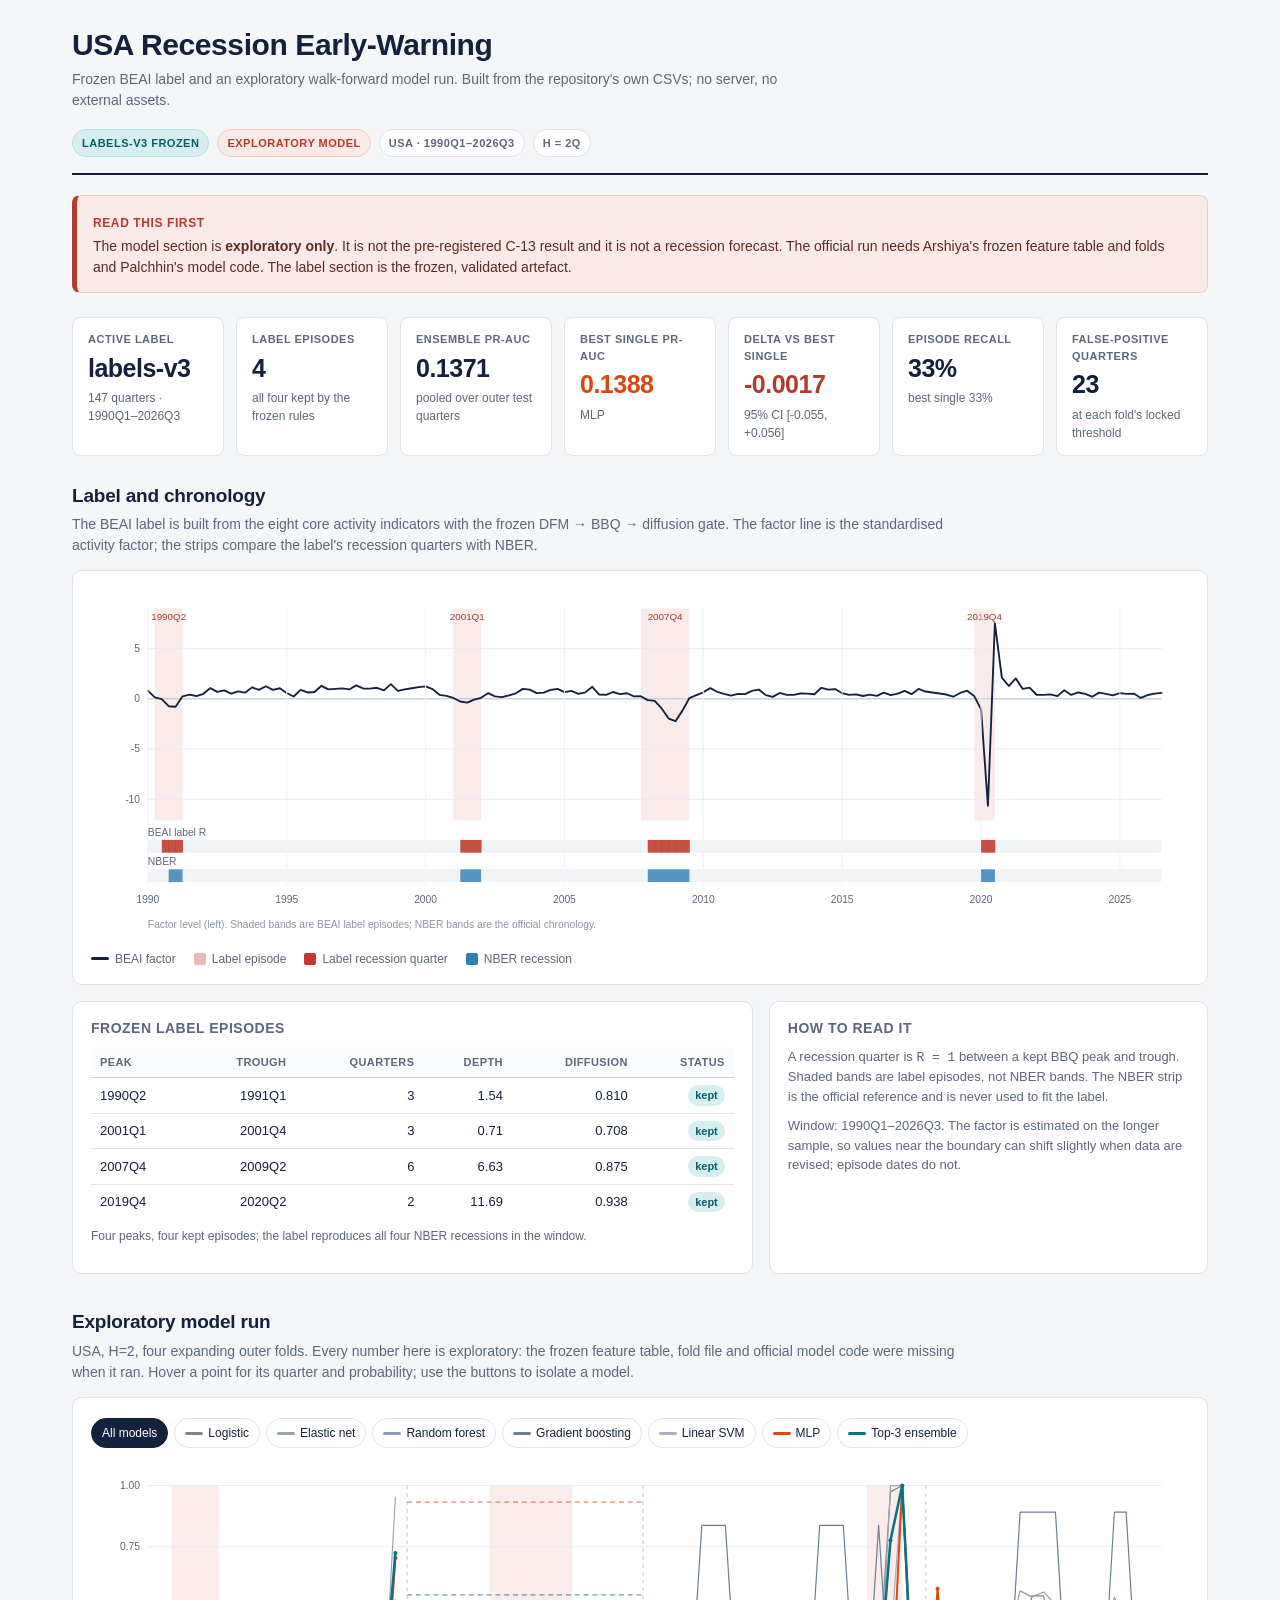
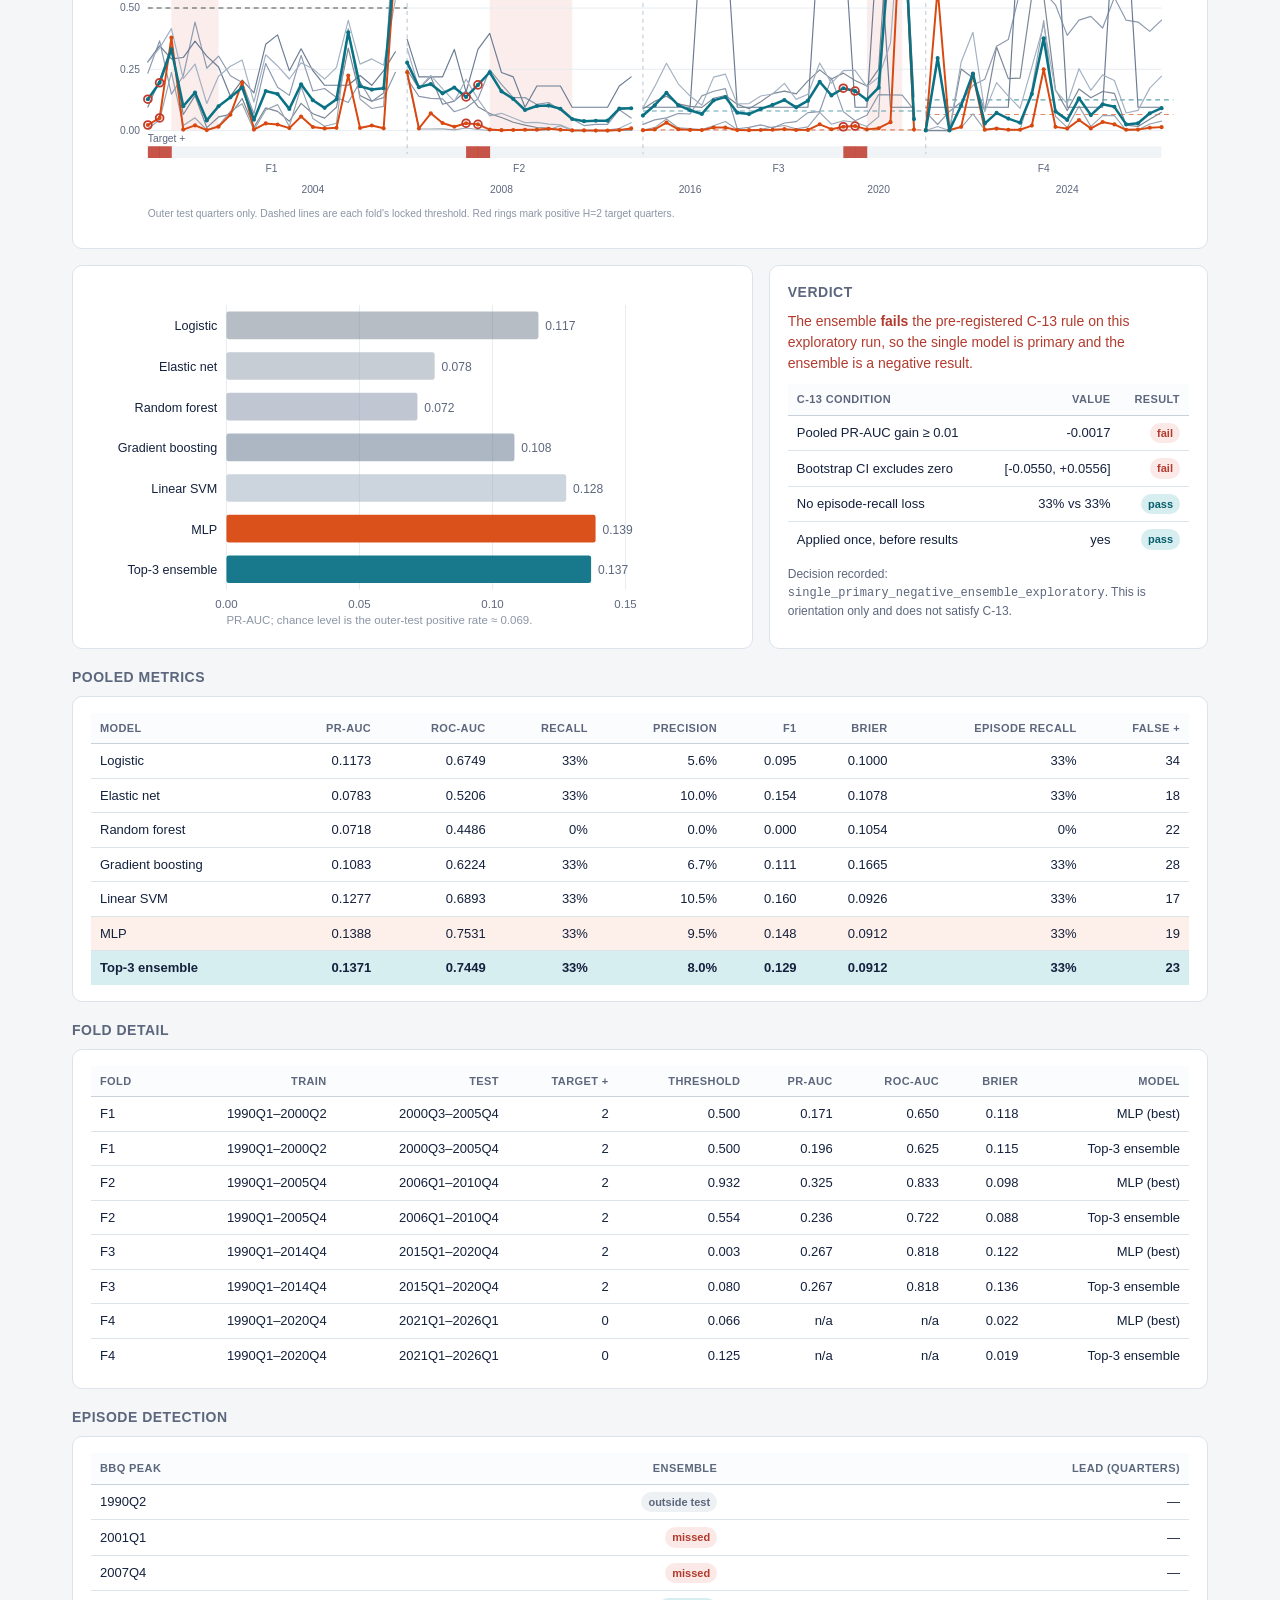
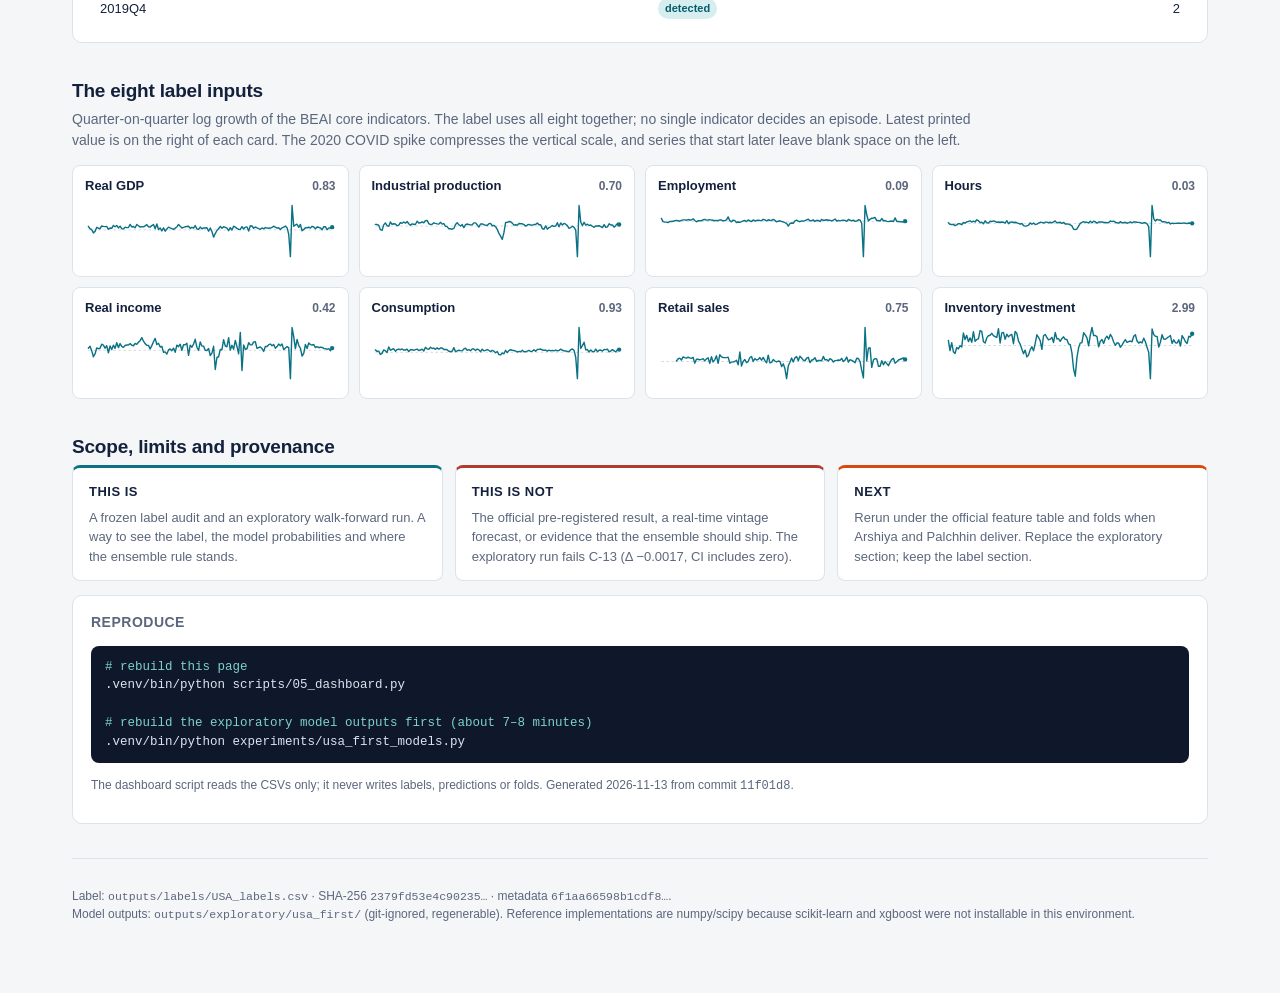
==== dashboard/index.html @ c086ab08 "Add static offline USA dashboard" ====
<!doctype html>
<html lang="en">
<head>
<meta charset="utf-8">
<meta name="viewport" content="width=device-width, initial-scale=1">
<title>USA Recession Early-Warning — Dashboard</title>
<style>
:root{
  --bg:#f4f6f8; --card:#ffffff; --ink:#14213d; --muted:#5c677d;
  --line:#dde3ea; --accent:#0b7285; --accent-soft:#d7eef1;
  --warn:#b23b2e; --warn-soft:#fbe9e7; --nber:#2c7fb8;
  --label:#c0392b; --best:#d9480f;
}
*{box-sizing:border-box}
html{scroll-behavior:smooth}
body{margin:0;background:var(--bg);color:var(--ink);
  font-family:-apple-system,BlinkMacSystemFont,"Segoe UI",Roboto,Helvetica,Arial,sans-serif;
  line-height:1.5;-webkit-font-smoothing:antialiased}
a{color:var(--accent)}
.wrap{max-width:1180px;margin:0 auto;padding:28px 22px 60px}
header.top{display:flex;flex-wrap:wrap;gap:18px;align-items:flex-end;justify-content:space-between;
  border-bottom:2px solid var(--ink);padding-bottom:16px;margin-bottom:20px}
h1{font-size:30px;line-height:1.15;margin:0 0 6px;letter-spacing:-.4px}
.sub{color:var(--muted);font-size:14px;max-width:720px;margin:0}
.badges{display:flex;gap:8px;flex-wrap:wrap}
.badge{font-size:11px;font-weight:700;letter-spacing:.5px;text-transform:uppercase;
  padding:5px 9px;border-radius:999px;border:1px solid var(--line);background:#fff;color:var(--muted)}
.badge.ok{background:var(--accent-soft);border-color:#b7dfe4;color:#075e6b}
.badge.warn{background:var(--warn-soft);border-color:#f2c9c3;color:var(--warn)}
.banner{display:flex;gap:14px;align-items:flex-start;background:var(--warn-soft);
  border:1px solid #f2c9c3;border-left:5px solid var(--warn);border-radius:8px;
  padding:14px 16px;margin:0 0 24px}
.banner strong{color:var(--warn);text-transform:uppercase;font-size:12px;letter-spacing:.6px}
.banner p{margin:2px 0 0;font-size:14px;color:#5a2b25}
.kpis{display:grid;grid-template-columns:repeat(auto-fit,minmax(150px,1fr));gap:12px;margin-bottom:26px}
.kpi{background:var(--card);border:1px solid var(--line);border-radius:8px;padding:13px 15px}
.kpi .k{font-size:11px;font-weight:700;letter-spacing:.5px;text-transform:uppercase;color:var(--muted)}
.kpi .v{font-size:25px;font-weight:750;letter-spacing:-.5px;margin-top:2px;
  font-variant-numeric:tabular-nums}
.kpi .v small{font-size:12px;font-weight:600;color:var(--muted);letter-spacing:0}
.kpi .n{font-size:12px;color:var(--muted);margin-top:2px}
.good{color:var(--accent)} .bad{color:var(--warn)} .best{color:var(--best)}
section{margin:0 0 34px}
h2{font-size:19px;margin:0 0 4px;letter-spacing:-.2px}
h3{font-size:14px;margin:18px 0 8px;text-transform:uppercase;letter-spacing:.5px;color:var(--muted)}
.lede{color:var(--muted);font-size:14px;margin:0 0 14px;max-width:900px}
.card{background:var(--card);border:1px solid var(--line);border-radius:10px;padding:16px 18px;min-width:0}
.grid2{display:grid;grid-template-columns:minmax(0,1.55fr) minmax(280px,1fr);gap:16px}
.grid2b{display:grid;grid-template-columns:minmax(0,1fr) minmax(0,1fr);gap:16px}
@media(max-width:900px){.grid2,.grid2b{grid-template-columns:minmax(0,1fr)}}
svg{display:block;width:100%;height:auto;overflow:visible}
svg text{font-family:inherit}
.legend{display:flex;flex-wrap:wrap;gap:12px 18px;font-size:12px;color:var(--muted);margin-top:10px}
.legend span{display:inline-flex;align-items:center;gap:6px}
.sw{width:18px;height:3px;border-radius:2px;display:inline-block}
.sw.box{height:12px;width:12px;border-radius:2px}
table{width:100%;border-collapse:collapse;font-size:13px;font-variant-numeric:tabular-nums}
th,td{padding:7px 9px;text-align:right;border-bottom:1px solid var(--line);white-space:nowrap}
th:first-child,td:first-child{text-align:left}
th{font-size:11px;text-transform:uppercase;letter-spacing:.4px;color:var(--muted);
  border-bottom:1px solid #c9d2dc;background:#fbfcfd}
tr.hl-ens td{background:var(--accent-soft);font-weight:650}
tr.hl-best td{background:#fdf0ea}
tbody tr:last-child td{border-bottom:none}
.table-note{font-size:12px;color:var(--muted);margin-top:8px}
.table-wrap{overflow-x:auto;margin:0 -2px;padding:0 2px}
.chip{display:inline-block;font-size:11px;font-weight:700;padding:2px 7px;border-radius:999px}
.chip.yes{background:var(--accent-soft);color:#075e6b}
.chip.no{background:var(--warn-soft);color:var(--warn)}
.chip.skip{background:#eef1f4;color:var(--muted)}
.controls{display:flex;flex-wrap:wrap;gap:6px;margin:4px 0 12px}
.controls button{font:inherit;font-size:12px;padding:5px 10px;border-radius:999px;cursor:pointer;
  border:1px solid var(--line);background:#fff;color:var(--ink)}
.controls button:hover{border-color:#9fb3c8}
.controls button.active{background:var(--ink);border-color:var(--ink);color:#fff}
.notes{display:grid;grid-template-columns:repeat(auto-fit,minmax(240px,1fr));gap:12px}
.note{background:var(--card);border:1px solid var(--line);border-radius:8px;padding:14px 16px}
.note h4{margin:0 0 6px;font-size:13px;text-transform:uppercase;letter-spacing:.5px}
.note p{margin:0;font-size:13px;color:var(--muted)}
.note.is{border-top:3px solid var(--accent)}
.note.isnot{border-top:3px solid var(--warn)}
.note.next{border-top:3px solid var(--best)}
.sparks{display:grid;grid-template-columns:repeat(auto-fit,minmax(250px,1fr));gap:10px}
.spark{background:var(--card);border:1px solid var(--line);border-radius:8px;padding:10px 12px}
.spark .head{display:flex;justify-content:space-between;align-items:baseline;font-size:13px;font-weight:650}
.spark .head span:last-child{font-size:12px;font-weight:600;color:var(--muted);font-variant-numeric:tabular-nums}
.cmd{background:#0f172a;color:#dbe4f0;border-radius:8px;padding:12px 14px;font-size:12.5px;
  overflow-x:auto;font-family:ui-monospace,SFMono-Regular,Menlo,Consolas,monospace}
.cmd .c{color:#7dd3c7}
footer{border-top:1px solid var(--line);margin-top:34px;padding-top:16px;color:var(--muted);font-size:12px}
footer code{font-size:11.5px}
@media print{body{background:#fff}.controls{display:none}.card,.kpi,.note,.spark{break-inside:avoid}}
</style>
</head>
<body>
<div class="wrap">
<header class="top">
  <div>
    <h1>USA Recession Early-Warning</h1>
    <p class="sub">Frozen BEAI label and an exploratory walk-forward model run. Built from the
    repository's own CSVs; no server, no external assets.</p>
  </div>
  <div class="badges">
    <span class="badge ok">labels-v3 frozen</span>
    <span class="badge warn">exploratory model</span>
    <span class="badge">USA · 1990Q1–2026Q3</span>
    <span class="badge">H = 2Q</span>
  </div>
</header>

<div class="banner">
  <div>
    <strong>Read this first</strong>
    <p>The model section is <b>exploratory only</b>. It is not the pre-registered C-13 result and
    it is not a recession forecast. The official run needs Arshiya's frozen feature table and
    folds and Palchhin's model code. The label section is the frozen, validated artefact.</p>
  </div>
</div>

<div class="kpis"><div class="kpi"><div class="k">Active label</div><div class="v ok">labels-v3</div><div class="n">147 quarters · 1990Q1–2026Q3</div></div><div class="kpi"><div class="k">Label episodes</div><div class="v ok">4</div><div class="n">all four kept by the frozen rules</div></div><div class="kpi"><div class="k">Ensemble PR-AUC</div><div class="v ">0.1371</div><div class="n">pooled over outer test quarters</div></div><div class="kpi"><div class="k">Best single PR-AUC</div><div class="v best">0.1388</div><div class="n">MLP</div></div><div class="kpi"><div class="k">Delta vs best single</div><div class="v bad">-0.0017</div><div class="n">95% CI [-0.055, +0.056]</div></div><div class="kpi"><div class="k">Episode recall</div><div class="v ">33%</div><div class="n">best single 33%</div></div><div class="kpi"><div class="k">False-positive quarters</div><div class="v ">23</div><div class="n">at each fold's locked threshold</div></div></div>

<section id="label">
  <h2>Label and chronology</h2>
  <p class="lede">The BEAI label is built from the eight core activity indicators with the frozen
  DFM → BBQ → diffusion gate. The factor line is the standardised activity factor; the strips
  compare the label's recession quarters with NBER.</p>
  <div class="card">
    <svg viewBox="0 0 1120 360" role="img" aria-label="USA recession label timeline, 1990 to 2026"><title>USA factor and label, 1990Q1 to 2026Q3</title><rect x="65.1" y="22" width="28.3" height="216" fill="#c0392b" opacity="0.10"/><text x="79.2" y="34" text-anchor="middle" font-size="10" fill="#a33a2e">1990Q2</text><rect x="369.6" y="22" width="28.3" height="216" fill="#c0392b" opacity="0.10"/><text x="383.8" y="34" text-anchor="middle" font-size="10" fill="#a33a2e">2001Q1</text><rect x="560.8" y="22" width="49.6" height="216" fill="#c0392b" opacity="0.10"/><text x="585.6" y="34" text-anchor="middle" font-size="10" fill="#a33a2e">2007Q4</text><rect x="900.8" y="22" width="21.2" height="216" fill="#c0392b" opacity="0.10"/><text x="911.4" y="34" text-anchor="middle" font-size="10" fill="#a33a2e">2019Q4</text><line x1="58" y1="216.6" x2="1092" y2="216.6" stroke="#e8edf2" stroke-width="1"/><text x="50" y="220.1" text-anchor="end" font-size="10.5" fill="#5c677d">-10</text><line x1="58" y1="165.3" x2="1092" y2="165.3" stroke="#e8edf2" stroke-width="1"/><text x="50" y="168.8" text-anchor="end" font-size="10.5" fill="#5c677d">-5</text><line x1="58" y1="114.1" x2="1092" y2="114.1" stroke="#e8edf2" stroke-width="1"/><text x="50" y="117.6" text-anchor="end" font-size="10.5" fill="#5c677d">0</text><line x1="58" y1="62.9" x2="1092" y2="62.9" stroke="#e8edf2" stroke-width="1"/><text x="50" y="66.4" text-anchor="end" font-size="10.5" fill="#5c677d">5</text><line x1="58" y1="114.1" x2="1092" y2="114.1" stroke="#b9c4d0" stroke-width="1"/><path d="M 58.0,105.7 L 65.1,112.6 L 72.2,114.4 L 79.2,121.6 L 86.3,122.2 L 93.4,111.5 L 100.5,109.7 L 107.6,111.4 L 114.7,108.9 L 121.7,103.1 L 128.8,107.0 L 135.9,105.4 L 143.0,108.8 L 150.1,106.4 L 157.2,107.8 L 164.2,102.4 L 171.3,105.0 L 178.4,101.2 L 185.5,105.0 L 192.6,103.3 L 199.6,108.1 L 206.7,111.7 L 213.8,105.0 L 220.9,107.6 L 228.0,107.1 L 235.1,100.8 L 242.1,104.4 L 249.2,103.9 L 256.3,103.4 L 263.4,104.5 L 270.5,100.3 L 277.5,103.5 L 284.6,103.6 L 291.7,102.8 L 298.8,105.4 L 305.9,99.1 L 313.0,106.0 L 320.0,104.5 L 327.1,103.3 L 334.2,102.1 L 341.3,101.4 L 348.4,104.2 L 355.5,110.0 L 362.5,111.0 L 369.6,113.2 L 376.7,116.8 L 383.8,118.0 L 390.9,114.9 L 397.9,113.0 L 405.0,108.3 L 412.1,111.5 L 419.2,112.4 L 426.3,110.6 L 433.4,108.4 L 440.4,103.9 L 447.5,104.7 L 454.6,108.3 L 461.7,107.8 L 468.8,105.0 L 475.8,104.0 L 482.9,107.3 L 490.0,106.0 L 497.1,109.0 L 504.2,107.5 L 511.3,101.8 L 518.3,109.7 L 525.4,110.0 L 532.5,107.1 L 539.6,109.3 L 546.7,108.4 L 553.8,111.5 L 560.8,111.4 L 567.9,115.4 L 575.0,116.2 L 582.1,123.9 L 589.2,134.2 L 596.2,136.9 L 603.3,126.1 L 610.4,113.3 L 617.5,110.4 L 624.6,107.4 L 631.7,103.2 L 638.7,106.9 L 645.8,109.0 L 652.9,110.9 L 660.0,109.0 L 667.1,109.3 L 674.2,106.0 L 681.2,104.6 L 688.3,110.3 L 695.4,112.1 L 702.5,108.1 L 709.6,110.1 L 716.6,110.1 L 723.7,108.6 L 730.8,108.7 L 737.9,109.4 L 745.0,102.8 L 752.1,104.7 L 759.1,104.1 L 766.2,108.4 L 773.3,110.0 L 780.4,109.6 L 787.5,111.2 L 794.5,109.8 L 801.6,111.0 L 808.7,107.7 L 815.8,110.3 L 822.9,108.7 L 830.0,105.9 L 837.0,109.3 L 844.1,104.0 L 851.2,106.6 L 858.3,107.6 L 865.4,108.6 L 872.5,109.7 L 879.5,111.9 L 886.6,108.1 L 893.7,105.8 L 900.8,111.1 L 907.9,124.9 L 914.9,223.1 L 922.0,36.9 L 929.1,92.5 L 936.2,101.0 L 943.3,93.2 L 950.4,104.0 L 957.4,102.7 L 964.5,109.9 L 971.6,110.1 L 978.7,109.5 L 985.8,111.3 L 992.8,105.3 L 999.9,110.1 L 1007.0,107.6 L 1014.1,109.1 L 1021.2,111.9 L 1028.3,107.8 L 1035.3,109.1 L 1042.4,110.5 L 1049.5,108.3 L 1056.6,109.0 L 1063.7,108.7 L 1070.8,113.2 L 1077.8,110.2 L 1084.9,108.7 L 1092.0,108.0" fill="none" stroke="#14213d" stroke-width="1.9" stroke-linejoin="round" stroke-linecap="round"/><line x1="58.0" y1="22" x2="58.0" y2="304" stroke="#eef2f6" stroke-width="1"/><text x="58.0" y="322" text-anchor="middle" font-size="10.5" fill="#5c677d">1990</text><line x1="199.6" y1="22" x2="199.6" y2="304" stroke="#eef2f6" stroke-width="1"/><text x="199.6" y="322" text-anchor="middle" font-size="10.5" fill="#5c677d">1995</text><line x1="341.3" y1="22" x2="341.3" y2="304" stroke="#eef2f6" stroke-width="1"/><text x="341.3" y="322" text-anchor="middle" font-size="10.5" fill="#5c677d">2000</text><line x1="482.9" y1="22" x2="482.9" y2="304" stroke="#eef2f6" stroke-width="1"/><text x="482.9" y="322" text-anchor="middle" font-size="10.5" fill="#5c677d">2005</text><line x1="624.6" y1="22" x2="624.6" y2="304" stroke="#eef2f6" stroke-width="1"/><text x="624.6" y="322" text-anchor="middle" font-size="10.5" fill="#5c677d">2010</text><line x1="766.2" y1="22" x2="766.2" y2="304" stroke="#eef2f6" stroke-width="1"/><text x="766.2" y="322" text-anchor="middle" font-size="10.5" fill="#5c677d">2015</text><line x1="907.9" y1="22" x2="907.9" y2="304" stroke="#eef2f6" stroke-width="1"/><text x="907.9" y="322" text-anchor="middle" font-size="10.5" fill="#5c677d">2020</text><line x1="1049.5" y1="22" x2="1049.5" y2="304" stroke="#eef2f6" stroke-width="1"/><text x="1049.5" y="322" text-anchor="middle" font-size="10.5" fill="#5c677d">2025</text><text x="58" y="254" font-size="10.5" fill="#5c677d">BEAI label R</text><rect x="58" y="258" width="1034" height="13" fill="#f1f4f7" rx="2"/><rect x="72.2" y="258" width="7.5" height="13" fill="#c0392b" opacity="0.88"/><rect x="79.2" y="258" width="7.5" height="13" fill="#c0392b" opacity="0.88"/><rect x="86.3" y="258" width="7.5" height="13" fill="#c0392b" opacity="0.88"/><rect x="376.7" y="258" width="7.5" height="13" fill="#c0392b" opacity="0.88"/><rect x="383.8" y="258" width="7.5" height="13" fill="#c0392b" opacity="0.88"/><rect x="390.9" y="258" width="7.5" height="13" fill="#c0392b" opacity="0.88"/><rect x="567.9" y="258" width="7.5" height="13" fill="#c0392b" opacity="0.88"/><rect x="575.0" y="258" width="7.5" height="13" fill="#c0392b" opacity="0.88"/><rect x="582.1" y="258" width="7.5" height="13" fill="#c0392b" opacity="0.88"/><rect x="589.2" y="258" width="7.5" height="13" fill="#c0392b" opacity="0.88"/><rect x="596.2" y="258" width="7.5" height="13" fill="#c0392b" opacity="0.88"/><rect x="603.3" y="258" width="7.5" height="13" fill="#c0392b" opacity="0.88"/><rect x="907.9" y="258" width="7.5" height="13" fill="#c0392b" opacity="0.88"/><rect x="914.9" y="258" width="7.5" height="13" fill="#c0392b" opacity="0.88"/><text x="58" y="284" font-size="10.5" fill="#5c677d">NBER</text><rect x="58" y="288" width="1034" height="13" fill="#f1f4f7" rx="2"/><rect x="79.2" y="288" width="14.2" height="13" fill="#2c7fb8" opacity="0.80"/><rect x="376.7" y="288" width="21.2" height="13" fill="#2c7fb8" opacity="0.80"/><rect x="567.9" y="288" width="42.5" height="13" fill="#2c7fb8" opacity="0.80"/><rect x="907.9" y="288" width="14.2" height="13" fill="#2c7fb8" opacity="0.80"/><text x="58" y="348" font-size="10.5" fill="#8a95a5">Factor level (left). Shaded bands are BEAI label episodes; NBER bands are the official chronology.</text></svg>
    <div class="legend"><span><i class="sw" style="background:#14213d"></i>BEAI factor</span><span><i class="sw box" style="background:#c0392b;opacity:.35"></i>Label episode</span><span><i class="sw box" style="background:#c0392b"></i>Label recession quarter</span><span><i class="sw box" style="background:#2c7fb8"></i>NBER recession</span></div>
  </div>
  <div class="grid2" style="margin-top:16px">
    <div class="card">
      <h3 style="margin-top:0">Frozen label episodes</h3>
      <div class="table-wrap"><table><thead><tr><th>Peak</th><th>Trough</th><th>Quarters</th><th>Depth</th><th>Diffusion</th><th>Status</th></tr></thead><tbody><tr><td>1990Q2</td><td>1991Q1</td><td>3</td><td>1.54</td><td>0.810</td><td><span class="chip yes">kept</span></td></tr><tr><td>2001Q1</td><td>2001Q4</td><td>3</td><td>0.71</td><td>0.708</td><td><span class="chip yes">kept</span></td></tr><tr><td>2007Q4</td><td>2009Q2</td><td>6</td><td>6.63</td><td>0.875</td><td><span class="chip yes">kept</span></td></tr><tr><td>2019Q4</td><td>2020Q2</td><td>2</td><td>11.69</td><td>0.938</td><td><span class="chip yes">kept</span></td></tr></tbody></table></div>
      <p class="table-note">Four peaks, four kept episodes; the label reproduces all four NBER
      recessions in the window.</p>
    </div>
    <div class="card">
      <h3 style="margin-top:0">How to read it</h3>
      <p style="font-size:13px;color:var(--muted);margin:0 0 10px">
      A recession quarter is <code>R = 1</code> between a kept BBQ peak and trough. Shaded bands
      are label episodes, not NBER bands. The NBER strip is the official reference and is never
      used to fit the label.</p>
      <p style="font-size:13px;color:var(--muted);margin:0">
      Window: 1990Q1–2026Q3. The factor is estimated on the longer sample, so values near the
      boundary can shift slightly when data are revised; episode dates do not.</p>
    </div>
  </div>
</section>


        <section id="model">
          <h2>Exploratory model run</h2>
          <p class="lede">USA, H=2, four expanding outer folds. Every number here is exploratory:
          the frozen feature table, fold file and official model code were missing when it ran.
          Hover a point for its quarter and probability; use the buttons to isolate a model.</p>
          <div class="card">
            <div class="controls" role="group" aria-label="Highlight a model"><button type="button" data-focus="all" class="active">All models</button><button type="button" data-focus="logistic"><span class="sw" style="background:#7b8794;display:inline-block;vertical-align:middle;margin-right:5px"></span>Logistic</button><button type="button" data-focus="elastic_net"><span class="sw" style="background:#9aa5b1;display:inline-block;vertical-align:middle;margin-right:5px"></span>Elastic net</button><button type="button" data-focus="random_forest"><span class="sw" style="background:#8d99ae;display:inline-block;vertical-align:middle;margin-right:5px"></span>Random forest</button><button type="button" data-focus="xgboost_like"><span class="sw" style="background:#6b7c93;display:inline-block;vertical-align:middle;margin-right:5px"></span>Gradient boosting</button><button type="button" data-focus="svm"><span class="sw" style="background:#a3b1c2;display:inline-block;vertical-align:middle;margin-right:5px"></span>Linear SVM</button><button type="button" data-focus="mlp"><span class="sw" style="background:#d9480f;display:inline-block;vertical-align:middle;margin-right:5px"></span>MLP</button><button type="button" data-focus="ensemble"><span class="sw" style="background:#0b7285;display:inline-block;vertical-align:middle;margin-right:5px"></span>Top-3 ensemble</button></div>
            <svg viewBox="0 0 1120 380" role="img" id="prob-svg" aria-label="Exploratory model probabilities by test quarter"><title>Exploratory model probabilities on outer test quarters</title><rect x="82.0" y="26" width="48.1" height="250" fill="#c0392b" opacity="0.09"/><rect x="406.7" y="26" width="84.2" height="250" fill="#c0392b" opacity="0.09"/><rect x="791.4" y="26" width="36.1" height="250" fill="#c0392b" opacity="0.09"/><line x1="58" y1="276.0" x2="1092" y2="276.0" stroke="#e8edf2" stroke-width="1"/><text x="50" y="279.5" text-anchor="end" font-size="10.5" fill="#5c677d">0.00</text><line x1="58" y1="213.5" x2="1092" y2="213.5" stroke="#e8edf2" stroke-width="1"/><text x="50" y="217.0" text-anchor="end" font-size="10.5" fill="#5c677d">0.25</text><line x1="58" y1="151.0" x2="1092" y2="151.0" stroke="#e8edf2" stroke-width="1"/><text x="50" y="154.5" text-anchor="end" font-size="10.5" fill="#5c677d">0.50</text><line x1="58" y1="88.5" x2="1092" y2="88.5" stroke="#e8edf2" stroke-width="1"/><text x="50" y="92.0" text-anchor="end" font-size="10.5" fill="#5c677d">0.75</text><line x1="58" y1="26.0" x2="1092" y2="26.0" stroke="#e8edf2" stroke-width="1"/><text x="50" y="29.5" text-anchor="end" font-size="10.5" fill="#5c677d">1.00</text><text x="58" y="288" font-size="10.5" fill="#5c677d">Target +</text><rect x="58" y="292" width="1034" height="12" fill="#f1f4f7" rx="2"/><rect x="58.0" y="292" width="12.4" height="12" fill="#c0392b" opacity="0.85"/><rect x="70.0" y="292" width="12.4" height="12" fill="#c0392b" opacity="0.85"/><rect x="382.6" y="292" width="12.4" height="12" fill="#c0392b" opacity="0.85"/><rect x="394.7" y="292" width="12.4" height="12" fill="#c0392b" opacity="0.85"/><rect x="767.4" y="292" width="12.4" height="12" fill="#c0392b" opacity="0.85"/><rect x="779.4" y="292" width="12.4" height="12" fill="#c0392b" opacity="0.85"/><text x="184.2" y="318" text-anchor="middle" font-size="10.5" fill="#5c677d">F1</text><line x1="322.5" y1="26" x2="322.5" y2="300" stroke="#b9c4d0" stroke-width="1" stroke-dasharray="4 4"/><text x="436.7" y="318" text-anchor="middle" font-size="10.5" fill="#5c677d">F2</text><line x1="563.0" y1="26" x2="563.0" y2="300" stroke="#b9c4d0" stroke-width="1" stroke-dasharray="4 4"/><text x="701.2" y="318" text-anchor="middle" font-size="10.5" fill="#5c677d">F3</text><line x1="851.5" y1="26" x2="851.5" y2="300" stroke="#b9c4d0" stroke-width="1" stroke-dasharray="4 4"/><text x="971.8" y="318" text-anchor="middle" font-size="10.5" fill="#5c677d">F4</text><text x="226.3" y="340" text-anchor="middle" font-size="10.5" fill="#5c677d">2004</text><text x="418.7" y="340" text-anchor="middle" font-size="10.5" fill="#5c677d">2008</text><text x="611.1" y="340" text-anchor="middle" font-size="10.5" fill="#5c677d">2016</text><text x="803.4" y="340" text-anchor="middle" font-size="10.5" fill="#5c677d">2020</text><text x="995.8" y="340" text-anchor="middle" font-size="10.5" fill="#5c677d">2024</text><g class="series" data-model="logistic"></g><g class="series" data-model="elastic_net"></g><g class="series" data-model="random_forest"></g><g class="series" data-model="xgboost_like"></g><g class="series" data-model="svm"></g><g class="series" data-model="mlp"><line x1="58.0" y1="151.0" x2="322.5" y2="151.0" stroke="#d9480f" stroke-width="1.2" stroke-dasharray="5 4" opacity="0.65"><title>MLP threshold F1: 0.500</title></line><line x1="322.5" y1="42.9" x2="563.0" y2="42.9" stroke="#d9480f" stroke-width="1.2" stroke-dasharray="5 4" opacity="0.65"><title>MLP threshold F2: 0.932</title></line><line x1="563.0" y1="275.3" x2="851.5" y2="275.3" stroke="#d9480f" stroke-width="1.2" stroke-dasharray="5 4" opacity="0.65"><title>MLP threshold F3: 0.003</title></line><line x1="851.5" y1="259.6" x2="1104.0" y2="259.6" stroke="#d9480f" stroke-width="1.2" stroke-dasharray="5 4" opacity="0.65"><title>MLP threshold F4: 0.066</title></line></g><g class="series" data-model="ensemble"><line x1="58.0" y1="151.0" x2="322.5" y2="151.0" stroke="#0b7285" stroke-width="1.2" stroke-dasharray="5 4" opacity="0.65"><title>Top-3 ensemble threshold F1: 0.500</title></line><line x1="322.5" y1="137.5" x2="563.0" y2="137.5" stroke="#0b7285" stroke-width="1.2" stroke-dasharray="5 4" opacity="0.65"><title>Top-3 ensemble threshold F2: 0.554</title></line><line x1="563.0" y1="256.0" x2="851.5" y2="256.0" stroke="#0b7285" stroke-width="1.2" stroke-dasharray="5 4" opacity="0.65"><title>Top-3 ensemble threshold F3: 0.080</title></line><line x1="851.5" y1="244.7" x2="1104.0" y2="244.7" stroke="#0b7285" stroke-width="1.2" stroke-dasharray="5 4" opacity="0.65"><title>Top-3 ensemble threshold F4: 0.125</title></line></g><g class="series" data-model="logistic"><path d="M 58.0,252.0 L 70.0,224.4 L 82.0,190.4 L 94.1,259.6 L 106.1,240.4 L 118.1,273.0 L 130.1,262.1 L 142.2,259.5 L 154.2,243.3 L 166.2,272.6 L 178.2,252.9 L 190.3,256.4 L 202.3,266.5 L 214.3,248.2 L 226.3,258.9 L 238.3,263.3 L 250.4,252.2 L 262.4,191.9 L 274.4,240.3 L 286.4,246.2 L 298.5,237.7 L 310.5,104.0" fill="none" stroke="#7b8794" stroke-width="1.2" stroke-linejoin="round" stroke-linecap="round"/><path d="M 322.5,214.0 L 334.5,233.2 L 346.6,221.3 L 358.6,249.1 L 370.6,245.9 L 382.6,235.4 L 394.7,251.6 L 406.7,258.7 L 418.7,262.6 L 430.7,267.5 L 442.7,270.4 L 454.8,272.9 L 466.8,273.5 L 478.8,275.4 L 490.8,276.0 L 502.9,276.0 L 514.9,276.0 L 526.9,276.0 L 538.9,275.7 L 551.0,275.3" fill="none" stroke="#7b8794" stroke-width="1.2" stroke-linejoin="round" stroke-linecap="round"/><path d="M 563.0,254.0 L 575.0,246.2 L 587.0,241.0 L 599.0,248.8 L 611.1,251.3 L 623.1,252.3 L 635.1,243.0 L 647.1,240.2 L 659.2,249.2 L 671.2,253.7 L 683.2,246.5 L 695.2,238.3 L 707.3,235.8 L 719.3,238.6 L 731.3,225.3 L 743.3,214.1 L 755.3,223.3 L 767.4,217.4 L 779.4,225.0 L 791.4,230.5 L 803.4,213.3 L 815.5,32.5 L 827.5,26.0 L 839.5,241.3" fill="none" stroke="#7b8794" stroke-width="1.2" stroke-linejoin="round" stroke-linecap="round"/><path d="M 851.5,276.0 L 863.6,275.8 L 875.6,276.0 L 887.6,213.2 L 899.6,222.4 L 911.7,256.0 L 923.7,190.8 L 935.7,223.0 L 947.7,222.5 L 959.7,138.6 L 971.8,138.6 L 983.8,234.3 L 995.8,255.6 L 1007.8,233.5 L 1019.9,242.6 L 1031.9,236.1 L 1043.9,238.1 L 1055.9,270.6 L 1068.0,271.8 L 1080.0,264.5 L 1092.0,257.4" fill="none" stroke="#7b8794" stroke-width="1.2" stroke-linejoin="round" stroke-linecap="round"/></g><g class="series" data-model="elastic_net"><path d="M 58.0,273.8 L 70.0,265.3 L 82.0,216.7 L 94.1,270.8 L 106.1,263.0 L 118.1,275.4 L 130.1,270.9 L 142.2,256.5 L 154.2,248.6 L 166.2,275.4 L 178.2,255.0 L 190.3,249.5 L 202.3,271.8 L 214.3,231.3 L 226.3,263.6 L 238.3,271.6 L 250.4,268.5 L 262.4,171.9 L 274.4,243.8 L 286.4,253.5 L 298.5,251.3 L 310.5,37.8" fill="none" stroke="#9aa5b1" stroke-width="1.2" stroke-linejoin="round" stroke-linecap="round"/><path d="M 322.5,219.8 L 334.5,274.4 L 346.6,274.4 L 358.6,274.2 L 370.6,275.3 L 382.6,273.4 L 394.7,274.9 L 406.7,275.9 L 418.7,275.8 L 430.7,275.9 L 442.7,275.9 L 454.8,275.7 L 466.8,275.2 L 478.8,271.1 L 490.8,276.0 L 502.9,276.0 L 514.9,276.0 L 526.9,276.0 L 538.9,275.9 L 551.0,275.7" fill="none" stroke="#9aa5b1" stroke-width="1.2" stroke-linejoin="round" stroke-linecap="round"/><path d="M 563.0,275.4 L 575.0,273.0 L 587.0,264.1 L 599.0,273.3 L 611.1,273.9 L 623.1,275.0 L 635.1,271.1 L 647.1,266.8 L 659.2,275.2 L 671.2,275.5 L 683.2,274.7 L 695.2,272.4 L 707.3,270.8 L 719.3,274.3 L 731.3,272.2 L 743.3,257.5 L 755.3,269.5 L 767.4,266.0 L 779.4,267.5 L 791.4,271.9 L 803.4,261.8 L 815.5,26.4 L 827.5,26.0 L 839.5,276.0" fill="none" stroke="#9aa5b1" stroke-width="1.2" stroke-linejoin="round" stroke-linecap="round"/><path d="M 851.5,276.0 L 863.6,202.7 L 875.6,276.0 L 887.6,272.9 L 899.6,258.9 L 911.7,275.2 L 923.7,272.9 L 935.7,275.5 L 947.7,275.3 L 959.7,233.9 L 971.8,163.9 L 983.8,261.6 L 995.8,272.8 L 1007.8,251.1 L 1019.9,271.7 L 1031.9,260.7 L 1043.9,260.7 L 1055.9,275.7 L 1068.0,275.3 L 1080.0,269.3 L 1092.0,266.4" fill="none" stroke="#9aa5b1" stroke-width="1.2" stroke-linejoin="round" stroke-linecap="round"/></g><g class="series" data-model="random_forest"><path d="M 58.0,217.4 L 70.0,184.4 L 82.0,238.9 L 94.1,220.1 L 106.1,165.4 L 118.1,212.4 L 130.1,200.0 L 142.2,220.1 L 154.2,226.9 L 166.2,258.9 L 178.2,207.5 L 190.3,231.7 L 202.3,240.1 L 214.3,199.3 L 226.3,235.6 L 238.3,233.1 L 250.4,242.3 L 262.4,247.3 L 274.4,226.2 L 286.4,246.0 L 298.5,242.4 L 310.5,216.5" fill="none" stroke="#8d99ae" stroke-width="1.2" stroke-linejoin="round" stroke-linecap="round"/><path d="M 322.5,223.2 L 334.5,241.1 L 346.6,243.2 L 358.6,243.7 L 370.6,256.8 L 382.6,252.7 L 394.7,243.5 L 406.7,213.9 L 418.7,228.9 L 430.7,242.4 L 442.7,242.4 L 454.8,249.3 L 466.8,247.4 L 478.8,255.4 L 490.8,264.5 L 502.9,270.9 L 514.9,269.7 L 526.9,269.7 L 538.9,254.7 L 551.0,263.1" fill="none" stroke="#8d99ae" stroke-width="1.2" stroke-linejoin="round" stroke-linecap="round"/><path d="M 563.0,269.7 L 575.0,265.1 L 587.0,263.0 L 599.0,258.6 L 611.1,259.1 L 623.1,240.6 L 635.1,235.9 L 647.1,233.2 L 659.2,274.1 L 671.2,272.7 L 683.2,270.2 L 695.2,273.4 L 707.3,268.3 L 719.3,266.9 L 731.3,257.7 L 743.3,256.6 L 755.3,222.5 L 767.4,256.7 L 779.4,265.9 L 791.4,260.4 L 803.4,239.3 L 815.5,239.5 L 827.5,239.9 L 839.5,255.0" fill="none" stroke="#8d99ae" stroke-width="1.2" stroke-linejoin="round" stroke-linecap="round"/><path d="M 851.5,257.1 L 863.6,269.8 L 875.6,256.5 L 887.6,246.8 L 899.6,229.8 L 911.7,223.6 L 923.7,190.1 L 935.7,183.1 L 947.7,133.5 L 959.7,139.6 L 971.8,134.6 L 983.8,147.7 L 995.8,178.9 L 1007.8,163.3 L 1019.9,159.5 L 1031.9,171.4 L 1043.9,140.3 L 1055.9,163.4 L 1068.0,165.3 L 1080.0,174.8 L 1092.0,163.4" fill="none" stroke="#8d99ae" stroke-width="1.2" stroke-linejoin="round" stroke-linecap="round"/></g><g class="series" data-model="xgboost_like"><path d="M 58.0,205.7 L 70.0,189.5 L 82.0,202.9 L 94.1,201.5 L 106.1,184.8 L 118.1,200.0 L 130.1,211.1 L 142.2,240.9 L 154.2,224.5 L 166.2,237.5 L 178.2,188.0 L 190.3,178.4 L 202.3,214.9 L 214.3,192.6 L 226.3,214.9 L 238.3,229.8 L 250.4,229.8 L 262.4,229.8 L 274.4,219.8 L 286.4,229.8 L 298.5,214.9 L 310.5,195.6" fill="none" stroke="#6b7c93" stroke-width="1.2" stroke-linejoin="round" stroke-linecap="round"/><path d="M 322.5,183.0 L 334.5,221.2 L 346.6,221.2 L 358.6,221.2 L 370.6,193.2 L 382.6,236.8 L 394.7,193.2 L 406.7,176.9 L 418.7,216.7 L 430.7,221.2 L 442.7,252.2 L 454.8,230.5 L 466.8,230.5 L 478.8,230.5 L 490.8,252.2 L 502.9,252.2 L 514.9,252.2 L 526.9,252.2 L 538.9,230.5 L 551.0,221.2" fill="none" stroke="#6b7c93" stroke-width="1.2" stroke-linejoin="round" stroke-linecap="round"/><path d="M 563.0,252.2 L 575.0,252.2 L 587.0,252.2 L 599.0,252.2 L 611.1,252.2 L 623.1,66.7 L 635.1,66.7 L 647.1,66.7 L 659.2,252.2 L 671.2,252.2 L 683.2,252.2 L 695.2,252.2 L 707.3,252.2 L 719.3,252.2 L 731.3,252.2 L 743.3,66.7 L 755.3,66.7 L 767.4,66.7 L 779.4,252.2 L 791.4,252.2 L 803.4,66.7 L 815.5,252.2 L 827.5,252.2 L 839.5,252.2" fill="none" stroke="#6b7c93" stroke-width="1.2" stroke-linejoin="round" stroke-linecap="round"/><path d="M 851.5,252.2 L 863.6,252.2 L 875.6,252.2 L 887.6,252.2 L 899.6,252.2 L 911.7,252.2 L 923.7,252.2 L 935.7,252.2 L 947.7,53.2 L 959.7,53.2 L 971.8,53.2 L 983.8,53.2 L 995.8,252.2 L 1007.8,252.2 L 1019.9,252.2 L 1031.9,252.2 L 1043.9,53.2 L 1055.9,53.2 L 1068.0,252.2 L 1080.0,252.2 L 1092.0,252.2" fill="none" stroke="#6b7c93" stroke-width="1.2" stroke-linejoin="round" stroke-linecap="round"/></g><g class="series" data-model="svm"><path d="M 58.0,206.1 L 70.0,191.9 L 82.0,172.0 L 94.1,223.0 L 106.1,208.1 L 118.1,248.4 L 130.1,220.6 L 142.2,210.4 L 154.2,204.1 L 166.2,246.9 L 178.2,198.7 L 190.3,210.1 L 202.3,223.4 L 214.3,206.9 L 226.3,212.9 L 238.3,223.5 L 250.4,211.6 L 262.4,163.5 L 274.4,208.2 L 286.4,202.9 L 298.5,209.3 L 310.5,142.5" fill="none" stroke="#a3b1c2" stroke-width="1.2" stroke-linejoin="round" stroke-linecap="round"/><path d="M 322.5,192.1 L 334.5,232.8 L 346.6,219.8 L 358.6,233.5 L 370.6,246.2 L 382.6,223.6 L 394.7,243.9 L 406.7,261.0 L 418.7,258.4 L 430.7,263.2 L 442.7,267.9 L 454.8,267.6 L 466.8,269.4 L 478.8,270.2 L 490.8,275.2 L 502.9,275.8 L 514.9,275.7 L 526.9,275.5 L 538.9,273.7 L 551.0,268.0" fill="none" stroke="#a3b1c2" stroke-width="1.2" stroke-linejoin="round" stroke-linecap="round"/><path d="M 563.0,252.7 L 575.0,231.2 L 587.0,207.3 L 599.0,228.3 L 611.1,240.8 L 623.1,250.1 L 635.1,221.5 L 647.1,218.4 L 659.2,248.8 L 671.2,248.5 L 683.2,240.7 L 695.2,238.7 L 707.3,227.9 L 719.3,244.2 L 731.3,238.9 L 743.3,207.1 L 755.3,227.6 L 767.4,214.9 L 779.4,214.5 L 791.4,231.2 L 803.4,221.6 L 815.5,186.9 L 827.5,26.0 L 839.5,275.6" fill="none" stroke="#a3b1c2" stroke-width="1.2" stroke-linejoin="round" stroke-linecap="round"/><path d="M 851.5,276.0 L 863.6,271.9 L 875.6,276.0 L 887.6,206.1 L 899.6,175.7 L 911.7,256.6 L 923.7,227.1 L 935.7,240.9 L 947.7,253.3 L 959.7,211.2 L 971.8,168.0 L 983.8,235.3 L 995.8,248.5 L 1007.8,212.9 L 1019.9,234.9 L 1031.9,219.2 L 1043.9,224.9 L 1055.9,258.1 L 1068.0,255.4 L 1080.0,232.7 L 1092.0,220.5" fill="none" stroke="#a3b1c2" stroke-width="1.2" stroke-linejoin="round" stroke-linecap="round"/></g><g class="series" data-model="mlp"><path d="M 58.0,270.3 L 70.0,263.1 L 82.0,181.2 L 94.1,275.0 L 106.1,270.7 L 118.1,275.5 L 130.1,272.0 L 142.2,259.9 L 154.2,226.7 L 166.2,275.0 L 178.2,268.7 L 190.3,269.8 L 202.3,273.5 L 214.3,261.6 L 226.3,272.4 L 238.3,273.8 L 250.4,273.2 L 262.4,219.8 L 274.4,273.4 L 286.4,270.8 L 298.5,273.7 L 310.5,99.9" fill="none" stroke="#d9480f" stroke-width="2.0" stroke-linejoin="round" stroke-linecap="round"/><circle cx="58.0" cy="270.3" r="2.1" fill="#d9480f"><title>MLP · 2000Q3 · p=0.023</title></circle><circle cx="58.0" cy="270.3" r="4" fill="none" stroke="#c0392b" stroke-width="1.8"/><circle cx="70.0" cy="263.1" r="2.1" fill="#d9480f"><title>MLP · 2000Q4 · p=0.052</title></circle><circle cx="70.0" cy="263.1" r="4" fill="none" stroke="#c0392b" stroke-width="1.8"/><circle cx="82.0" cy="181.2" r="2.1" fill="#d9480f"><title>MLP · 2001Q1 · p=0.379</title></circle><circle cx="94.1" cy="275.0" r="2.1" fill="#d9480f"><title>MLP · 2001Q2 · p=0.004</title></circle><circle cx="106.1" cy="270.7" r="2.1" fill="#d9480f"><title>MLP · 2001Q3 · p=0.021</title></circle><circle cx="118.1" cy="275.5" r="2.1" fill="#d9480f"><title>MLP · 2001Q4 · p=0.002</title></circle><circle cx="130.1" cy="272.0" r="2.1" fill="#d9480f"><title>MLP · 2002Q1 · p=0.016</title></circle><circle cx="142.2" cy="259.9" r="2.1" fill="#d9480f"><title>MLP · 2002Q2 · p=0.064</title></circle><circle cx="154.2" cy="226.7" r="2.1" fill="#d9480f"><title>MLP · 2002Q3 · p=0.197</title></circle><circle cx="166.2" cy="275.0" r="2.1" fill="#d9480f"><title>MLP · 2002Q4 · p=0.004</title></circle><circle cx="178.2" cy="268.7" r="2.1" fill="#d9480f"><title>MLP · 2003Q1 · p=0.029</title></circle><circle cx="190.3" cy="269.8" r="2.1" fill="#d9480f"><title>MLP · 2003Q2 · p=0.025</title></circle><circle cx="202.3" cy="273.5" r="2.1" fill="#d9480f"><title>MLP · 2003Q3 · p=0.010</title></circle><circle cx="214.3" cy="261.6" r="2.1" fill="#d9480f"><title>MLP · 2003Q4 · p=0.058</title></circle><circle cx="226.3" cy="272.4" r="2.1" fill="#d9480f"><title>MLP · 2004Q1 · p=0.015</title></circle><circle cx="238.3" cy="273.8" r="2.1" fill="#d9480f"><title>MLP · 2004Q2 · p=0.009</title></circle><circle cx="250.4" cy="273.2" r="2.1" fill="#d9480f"><title>MLP · 2004Q3 · p=0.011</title></circle><circle cx="262.4" cy="219.8" r="2.1" fill="#d9480f"><title>MLP · 2004Q4 · p=0.225</title></circle><circle cx="274.4" cy="273.4" r="2.1" fill="#d9480f"><title>MLP · 2005Q1 · p=0.011</title></circle><circle cx="286.4" cy="270.8" r="2.1" fill="#d9480f"><title>MLP · 2005Q2 · p=0.021</title></circle><circle cx="298.5" cy="273.7" r="2.1" fill="#d9480f"><title>MLP · 2005Q3 · p=0.009</title></circle><circle cx="310.5" cy="99.9" r="2.1" fill="#d9480f"><title>MLP · 2005Q4 · p=0.704</title></circle><path d="M 322.5,216.4 L 334.5,273.9 L 346.6,258.4 L 358.6,268.3 L 370.6,272.1 L 382.6,268.5 L 394.7,269.7 L 406.7,275.0 L 418.7,275.6 L 430.7,275.4 L 442.7,275.1 L 454.8,275.2 L 466.8,274.2 L 478.8,275.1 L 490.8,275.8 L 502.9,275.8 L 514.9,276.0 L 526.9,276.0 L 538.9,275.5 L 551.0,273.8" fill="none" stroke="#d9480f" stroke-width="2.0" stroke-linejoin="round" stroke-linecap="round"/><circle cx="322.5" cy="216.4" r="2.1" fill="#d9480f"><title>MLP · 2006Q1 · p=0.238</title></circle><circle cx="334.5" cy="273.9" r="2.1" fill="#d9480f"><title>MLP · 2006Q2 · p=0.009</title></circle><circle cx="346.6" cy="258.4" r="2.1" fill="#d9480f"><title>MLP · 2006Q3 · p=0.070</title></circle><circle cx="358.6" cy="268.3" r="2.1" fill="#d9480f"><title>MLP · 2006Q4 · p=0.031</title></circle><circle cx="370.6" cy="272.1" r="2.1" fill="#d9480f"><title>MLP · 2007Q1 · p=0.016</title></circle><circle cx="382.6" cy="268.5" r="2.1" fill="#d9480f"><title>MLP · 2007Q2 · p=0.030</title></circle><circle cx="382.6" cy="268.5" r="4" fill="none" stroke="#c0392b" stroke-width="1.8"/><circle cx="394.7" cy="269.7" r="2.1" fill="#d9480f"><title>MLP · 2007Q3 · p=0.025</title></circle><circle cx="394.7" cy="269.7" r="4" fill="none" stroke="#c0392b" stroke-width="1.8"/><circle cx="406.7" cy="275.0" r="2.1" fill="#d9480f"><title>MLP · 2007Q4 · p=0.004</title></circle><circle cx="418.7" cy="275.6" r="2.1" fill="#d9480f"><title>MLP · 2008Q1 · p=0.001</title></circle><circle cx="430.7" cy="275.4" r="2.1" fill="#d9480f"><title>MLP · 2008Q2 · p=0.002</title></circle><circle cx="442.7" cy="275.1" r="2.1" fill="#d9480f"><title>MLP · 2008Q3 · p=0.003</title></circle><circle cx="454.8" cy="275.2" r="2.1" fill="#d9480f"><title>MLP · 2008Q4 · p=0.003</title></circle><circle cx="466.8" cy="274.2" r="2.1" fill="#d9480f"><title>MLP · 2009Q1 · p=0.007</title></circle><circle cx="478.8" cy="275.1" r="2.1" fill="#d9480f"><title>MLP · 2009Q2 · p=0.004</title></circle><circle cx="490.8" cy="275.8" r="2.1" fill="#d9480f"><title>MLP · 2009Q3 · p=0.001</title></circle><circle cx="502.9" cy="275.8" r="2.1" fill="#d9480f"><title>MLP · 2009Q4 · p=0.001</title></circle><circle cx="514.9" cy="276.0" r="2.1" fill="#d9480f"><title>MLP · 2010Q1 · p=0.000</title></circle><circle cx="526.9" cy="276.0" r="2.1" fill="#d9480f"><title>MLP · 2010Q2 · p=0.000</title></circle><circle cx="538.9" cy="275.5" r="2.1" fill="#d9480f"><title>MLP · 2010Q3 · p=0.002</title></circle><circle cx="551.0" cy="273.8" r="2.1" fill="#d9480f"><title>MLP · 2010Q4 · p=0.009</title></circle><path d="M 563.0,275.6 L 575.0,274.8 L 587.0,267.9 L 599.0,274.7 L 611.1,275.3 L 623.1,275.5 L 635.1,272.8 L 647.1,272.8 L 659.2,275.5 L 671.2,275.6 L 683.2,275.4 L 695.2,275.2 L 707.3,274.5 L 719.3,275.4 L 731.3,275.3 L 743.3,269.6 L 755.3,274.6 L 767.4,272.1 L 779.4,271.4 L 791.4,274.8 L 803.4,273.6 L 815.5,267.4 L 827.5,26.6 L 839.5,275.0" fill="none" stroke="#d9480f" stroke-width="2.0" stroke-linejoin="round" stroke-linecap="round"/><circle cx="563.0" cy="275.6" r="2.1" fill="#d9480f"><title>MLP · 2015Q1 · p=0.002</title></circle><circle cx="575.0" cy="274.8" r="2.1" fill="#d9480f"><title>MLP · 2015Q2 · p=0.005</title></circle><circle cx="587.0" cy="267.9" r="2.1" fill="#d9480f"><title>MLP · 2015Q3 · p=0.032</title></circle><circle cx="599.0" cy="274.7" r="2.1" fill="#d9480f"><title>MLP · 2015Q4 · p=0.005</title></circle><circle cx="611.1" cy="275.3" r="2.1" fill="#d9480f"><title>MLP · 2016Q1 · p=0.003</title></circle><circle cx="623.1" cy="275.5" r="2.1" fill="#d9480f"><title>MLP · 2016Q2 · p=0.002</title></circle><circle cx="635.1" cy="272.8" r="2.1" fill="#d9480f"><title>MLP · 2016Q3 · p=0.013</title></circle><circle cx="647.1" cy="272.8" r="2.1" fill="#d9480f"><title>MLP · 2016Q4 · p=0.013</title></circle><circle cx="659.2" cy="275.5" r="2.1" fill="#d9480f"><title>MLP · 2017Q1 · p=0.002</title></circle><circle cx="671.2" cy="275.6" r="2.1" fill="#d9480f"><title>MLP · 2017Q2 · p=0.002</title></circle><circle cx="683.2" cy="275.4" r="2.1" fill="#d9480f"><title>MLP · 2017Q3 · p=0.002</title></circle><circle cx="695.2" cy="275.2" r="2.1" fill="#d9480f"><title>MLP · 2017Q4 · p=0.003</title></circle><circle cx="707.3" cy="274.5" r="2.1" fill="#d9480f"><title>MLP · 2018Q1 · p=0.006</title></circle><circle cx="719.3" cy="275.4" r="2.1" fill="#d9480f"><title>MLP · 2018Q2 · p=0.002</title></circle><circle cx="731.3" cy="275.3" r="2.1" fill="#d9480f"><title>MLP · 2018Q3 · p=0.003</title></circle><circle cx="743.3" cy="269.6" r="2.1" fill="#d9480f"><title>MLP · 2018Q4 · p=0.026</title></circle><circle cx="755.3" cy="274.6" r="2.1" fill="#d9480f"><title>MLP · 2019Q1 · p=0.006</title></circle><circle cx="767.4" cy="272.1" r="2.1" fill="#d9480f"><title>MLP · 2019Q2 · p=0.015</title></circle><circle cx="767.4" cy="272.1" r="4" fill="none" stroke="#c0392b" stroke-width="1.8"/><circle cx="779.4" cy="271.4" r="2.1" fill="#d9480f"><title>MLP · 2019Q3 · p=0.019</title></circle><circle cx="779.4" cy="271.4" r="4" fill="none" stroke="#c0392b" stroke-width="1.8"/><circle cx="791.4" cy="274.8" r="2.1" fill="#d9480f"><title>MLP · 2019Q4 · p=0.005</title></circle><circle cx="803.4" cy="273.6" r="2.1" fill="#d9480f"><title>MLP · 2020Q1 · p=0.009</title></circle><circle cx="815.5" cy="267.4" r="2.1" fill="#d9480f"><title>MLP · 2020Q2 · p=0.034</title></circle><circle cx="827.5" cy="26.6" r="2.1" fill="#d9480f"><title>MLP · 2020Q3 · p=0.997</title></circle><circle cx="839.5" cy="275.0" r="2.1" fill="#d9480f"><title>MLP · 2020Q4 · p=0.004</title></circle><path d="M 851.5,275.4 L 863.6,131.4 L 875.6,275.4 L 887.6,272.2 L 899.6,218.7 L 911.7,275.1 L 923.7,274.0 L 935.7,275.1 L 947.7,275.2 L 959.7,270.9 L 971.8,213.5 L 983.8,272.2 L 995.8,274.0 L 1007.8,265.2 L 1019.9,273.8 L 1031.9,267.3 L 1043.9,269.7 L 1055.9,275.2 L 1068.0,275.0 L 1080.0,273.1 L 1092.0,272.5" fill="none" stroke="#d9480f" stroke-width="2.0" stroke-linejoin="round" stroke-linecap="round"/><circle cx="851.5" cy="275.4" r="2.1" fill="#d9480f"><title>MLP · 2021Q1 · p=0.003</title></circle><circle cx="863.6" cy="131.4" r="2.1" fill="#d9480f"><title>MLP · 2021Q2 · p=0.578</title></circle><circle cx="875.6" cy="275.4" r="2.1" fill="#d9480f"><title>MLP · 2021Q3 · p=0.003</title></circle><circle cx="887.6" cy="272.2" r="2.1" fill="#d9480f"><title>MLP · 2021Q4 · p=0.015</title></circle><circle cx="899.6" cy="218.7" r="2.1" fill="#d9480f"><title>MLP · 2022Q1 · p=0.229</title></circle><circle cx="911.7" cy="275.1" r="2.1" fill="#d9480f"><title>MLP · 2022Q2 · p=0.004</title></circle><circle cx="923.7" cy="274.0" r="2.1" fill="#d9480f"><title>MLP · 2022Q3 · p=0.008</title></circle><circle cx="935.7" cy="275.1" r="2.1" fill="#d9480f"><title>MLP · 2022Q4 · p=0.004</title></circle><circle cx="947.7" cy="275.2" r="2.1" fill="#d9480f"><title>MLP · 2023Q1 · p=0.003</title></circle><circle cx="959.7" cy="270.9" r="2.1" fill="#d9480f"><title>MLP · 2023Q2 · p=0.021</title></circle><circle cx="971.8" cy="213.5" r="2.1" fill="#d9480f"><title>MLP · 2023Q3 · p=0.250</title></circle><circle cx="983.8" cy="272.2" r="2.1" fill="#d9480f"><title>MLP · 2023Q4 · p=0.015</title></circle><circle cx="995.8" cy="274.0" r="2.1" fill="#d9480f"><title>MLP · 2024Q1 · p=0.008</title></circle><circle cx="1007.8" cy="265.2" r="2.1" fill="#d9480f"><title>MLP · 2024Q2 · p=0.043</title></circle><circle cx="1019.9" cy="273.8" r="2.1" fill="#d9480f"><title>MLP · 2024Q3 · p=0.009</title></circle><circle cx="1031.9" cy="267.3" r="2.1" fill="#d9480f"><title>MLP · 2024Q4 · p=0.035</title></circle><circle cx="1043.9" cy="269.7" r="2.1" fill="#d9480f"><title>MLP · 2025Q1 · p=0.025</title></circle><circle cx="1055.9" cy="275.2" r="2.1" fill="#d9480f"><title>MLP · 2025Q2 · p=0.003</title></circle><circle cx="1068.0" cy="275.0" r="2.1" fill="#d9480f"><title>MLP · 2025Q3 · p=0.004</title></circle><circle cx="1080.0" cy="273.1" r="2.1" fill="#d9480f"><title>MLP · 2025Q4 · p=0.011</title></circle><circle cx="1092.0" cy="272.5" r="2.1" fill="#d9480f"><title>MLP · 2026Q1 · p=0.014</title></circle></g><g class="series" data-model="ensemble"><path d="M 58.0,244.0 L 70.0,227.2 L 82.0,193.0 L 94.1,251.2 L 106.1,237.2 L 118.1,265.6 L 130.1,251.2 L 142.2,242.1 L 154.2,232.0 L 166.2,264.9 L 178.2,235.6 L 190.3,238.7 L 202.3,253.9 L 214.3,228.8 L 226.3,245.1 L 238.3,252.8 L 250.4,244.1 L 262.4,175.8 L 274.4,230.7 L 286.4,234.2 L 298.5,232.8 L 310.5,94.8" fill="none" stroke="#0b7285" stroke-width="2.6" stroke-linejoin="round" stroke-linecap="round"/><circle cx="58.0" cy="244.0" r="2.1" fill="#0b7285"><title>Top-3 ensemble · 2000Q3 · p=0.128</title></circle><circle cx="58.0" cy="244.0" r="4" fill="none" stroke="#c0392b" stroke-width="1.8"/><circle cx="70.0" cy="227.2" r="2.1" fill="#0b7285"><title>Top-3 ensemble · 2000Q4 · p=0.195</title></circle><circle cx="70.0" cy="227.2" r="4" fill="none" stroke="#c0392b" stroke-width="1.8"/><circle cx="82.0" cy="193.0" r="2.1" fill="#0b7285"><title>Top-3 ensemble · 2001Q1 · p=0.332</title></circle><circle cx="94.1" cy="251.2" r="2.1" fill="#0b7285"><title>Top-3 ensemble · 2001Q2 · p=0.099</title></circle><circle cx="106.1" cy="237.2" r="2.1" fill="#0b7285"><title>Top-3 ensemble · 2001Q3 · p=0.155</title></circle><circle cx="118.1" cy="265.6" r="2.1" fill="#0b7285"><title>Top-3 ensemble · 2001Q4 · p=0.042</title></circle><circle cx="130.1" cy="251.2" r="2.1" fill="#0b7285"><title>Top-3 ensemble · 2002Q1 · p=0.099</title></circle><circle cx="142.2" cy="242.1" r="2.1" fill="#0b7285"><title>Top-3 ensemble · 2002Q2 · p=0.135</title></circle><circle cx="154.2" cy="232.0" r="2.1" fill="#0b7285"><title>Top-3 ensemble · 2002Q3 · p=0.176</title></circle><circle cx="166.2" cy="264.9" r="2.1" fill="#0b7285"><title>Top-3 ensemble · 2002Q4 · p=0.044</title></circle><circle cx="178.2" cy="235.6" r="2.1" fill="#0b7285"><title>Top-3 ensemble · 2003Q1 · p=0.162</title></circle><circle cx="190.3" cy="238.7" r="2.1" fill="#0b7285"><title>Top-3 ensemble · 2003Q2 · p=0.149</title></circle><circle cx="202.3" cy="253.9" r="2.1" fill="#0b7285"><title>Top-3 ensemble · 2003Q3 · p=0.088</title></circle><circle cx="214.3" cy="228.8" r="2.1" fill="#0b7285"><title>Top-3 ensemble · 2003Q4 · p=0.189</title></circle><circle cx="226.3" cy="245.1" r="2.1" fill="#0b7285"><title>Top-3 ensemble · 2004Q1 · p=0.123</title></circle><circle cx="238.3" cy="252.8" r="2.1" fill="#0b7285"><title>Top-3 ensemble · 2004Q2 · p=0.093</title></circle><circle cx="250.4" cy="244.1" r="2.1" fill="#0b7285"><title>Top-3 ensemble · 2004Q3 · p=0.128</title></circle><circle cx="262.4" cy="175.8" r="2.1" fill="#0b7285"><title>Top-3 ensemble · 2004Q4 · p=0.401</title></circle><circle cx="274.4" cy="230.7" r="2.1" fill="#0b7285"><title>Top-3 ensemble · 2005Q1 · p=0.181</title></circle><circle cx="286.4" cy="234.2" r="2.1" fill="#0b7285"><title>Top-3 ensemble · 2005Q2 · p=0.167</title></circle><circle cx="298.5" cy="232.8" r="2.1" fill="#0b7285"><title>Top-3 ensemble · 2005Q3 · p=0.173</title></circle><circle cx="310.5" cy="94.8" r="2.1" fill="#0b7285"><title>Top-3 ensemble · 2005Q4 · p=0.725</title></circle><path d="M 322.5,206.7 L 334.5,231.8 L 346.6,228.6 L 358.6,238.0 L 370.6,232.0 L 382.6,241.7 L 394.7,229.4 L 406.7,216.5 L 418.7,236.0 L 430.7,243.7 L 442.7,255.0 L 454.8,250.9 L 466.8,250.5 L 478.8,253.8 L 490.8,264.2 L 502.9,266.4 L 514.9,266.0 L 526.9,265.9 L 538.9,253.6 L 551.0,253.2" fill="none" stroke="#0b7285" stroke-width="2.6" stroke-linejoin="round" stroke-linecap="round"/><circle cx="322.5" cy="206.7" r="2.1" fill="#0b7285"><title>Top-3 ensemble · 2006Q1 · p=0.277</title></circle><circle cx="334.5" cy="231.8" r="2.1" fill="#0b7285"><title>Top-3 ensemble · 2006Q2 · p=0.177</title></circle><circle cx="346.6" cy="228.6" r="2.1" fill="#0b7285"><title>Top-3 ensemble · 2006Q3 · p=0.190</title></circle><circle cx="358.6" cy="238.0" r="2.1" fill="#0b7285"><title>Top-3 ensemble · 2006Q4 · p=0.152</title></circle><circle cx="370.6" cy="232.0" r="2.1" fill="#0b7285"><title>Top-3 ensemble · 2007Q1 · p=0.176</title></circle><circle cx="382.6" cy="241.7" r="2.1" fill="#0b7285"><title>Top-3 ensemble · 2007Q2 · p=0.137</title></circle><circle cx="382.6" cy="241.7" r="4" fill="none" stroke="#c0392b" stroke-width="1.8"/><circle cx="394.7" cy="229.4" r="2.1" fill="#0b7285"><title>Top-3 ensemble · 2007Q3 · p=0.186</title></circle><circle cx="394.7" cy="229.4" r="4" fill="none" stroke="#c0392b" stroke-width="1.8"/><circle cx="406.7" cy="216.5" r="2.1" fill="#0b7285"><title>Top-3 ensemble · 2007Q4 · p=0.238</title></circle><circle cx="418.7" cy="236.0" r="2.1" fill="#0b7285"><title>Top-3 ensemble · 2008Q1 · p=0.160</title></circle><circle cx="430.7" cy="243.7" r="2.1" fill="#0b7285"><title>Top-3 ensemble · 2008Q2 · p=0.129</title></circle><circle cx="442.7" cy="255.0" r="2.1" fill="#0b7285"><title>Top-3 ensemble · 2008Q3 · p=0.084</title></circle><circle cx="454.8" cy="250.9" r="2.1" fill="#0b7285"><title>Top-3 ensemble · 2008Q4 · p=0.100</title></circle><circle cx="466.8" cy="250.5" r="2.1" fill="#0b7285"><title>Top-3 ensemble · 2009Q1 · p=0.102</title></circle><circle cx="478.8" cy="253.8" r="2.1" fill="#0b7285"><title>Top-3 ensemble · 2009Q2 · p=0.089</title></circle><circle cx="490.8" cy="264.2" r="2.1" fill="#0b7285"><title>Top-3 ensemble · 2009Q3 · p=0.047</title></circle><circle cx="502.9" cy="266.4" r="2.1" fill="#0b7285"><title>Top-3 ensemble · 2009Q4 · p=0.039</title></circle><circle cx="514.9" cy="266.0" r="2.1" fill="#0b7285"><title>Top-3 ensemble · 2010Q1 · p=0.040</title></circle><circle cx="526.9" cy="265.9" r="2.1" fill="#0b7285"><title>Top-3 ensemble · 2010Q2 · p=0.040</title></circle><circle cx="538.9" cy="253.6" r="2.1" fill="#0b7285"><title>Top-3 ensemble · 2010Q3 · p=0.089</title></circle><circle cx="551.0" cy="253.2" r="2.1" fill="#0b7285"><title>Top-3 ensemble · 2010Q4 · p=0.091</title></circle><path d="M 563.0,260.7 L 575.0,250.1 L 587.0,237.5 L 599.0,250.1 L 611.1,255.3 L 623.1,259.1 L 635.1,245.2 L 647.1,241.8 L 659.2,257.7 L 671.2,259.2 L 683.2,253.9 L 695.2,249.8 L 707.3,244.8 L 719.3,252.3 L 731.3,245.5 L 743.3,226.2 L 755.3,240.1 L 767.4,232.8 L 779.4,235.7 L 791.4,244.5 L 803.4,232.2 L 815.5,81.9 L 827.5,26.0 L 839.5,264.3" fill="none" stroke="#0b7285" stroke-width="2.6" stroke-linejoin="round" stroke-linecap="round"/><circle cx="563.0" cy="260.7" r="2.1" fill="#0b7285"><title>Top-3 ensemble · 2015Q1 · p=0.061</title></circle><circle cx="575.0" cy="250.1" r="2.1" fill="#0b7285"><title>Top-3 ensemble · 2015Q2 · p=0.103</title></circle><circle cx="587.0" cy="237.5" r="2.1" fill="#0b7285"><title>Top-3 ensemble · 2015Q3 · p=0.154</title></circle><circle cx="599.0" cy="250.1" r="2.1" fill="#0b7285"><title>Top-3 ensemble · 2015Q4 · p=0.103</title></circle><circle cx="611.1" cy="255.3" r="2.1" fill="#0b7285"><title>Top-3 ensemble · 2016Q1 · p=0.083</title></circle><circle cx="623.1" cy="259.1" r="2.1" fill="#0b7285"><title>Top-3 ensemble · 2016Q2 · p=0.068</title></circle><circle cx="635.1" cy="245.2" r="2.1" fill="#0b7285"><title>Top-3 ensemble · 2016Q3 · p=0.123</title></circle><circle cx="647.1" cy="241.8" r="2.1" fill="#0b7285"><title>Top-3 ensemble · 2016Q4 · p=0.137</title></circle><circle cx="659.2" cy="257.7" r="2.1" fill="#0b7285"><title>Top-3 ensemble · 2017Q1 · p=0.073</title></circle><circle cx="671.2" cy="259.2" r="2.1" fill="#0b7285"><title>Top-3 ensemble · 2017Q2 · p=0.067</title></circle><circle cx="683.2" cy="253.9" r="2.1" fill="#0b7285"><title>Top-3 ensemble · 2017Q3 · p=0.088</title></circle><circle cx="695.2" cy="249.8" r="2.1" fill="#0b7285"><title>Top-3 ensemble · 2017Q4 · p=0.105</title></circle><circle cx="707.3" cy="244.8" r="2.1" fill="#0b7285"><title>Top-3 ensemble · 2018Q1 · p=0.125</title></circle><circle cx="719.3" cy="252.3" r="2.1" fill="#0b7285"><title>Top-3 ensemble · 2018Q2 · p=0.095</title></circle><circle cx="731.3" cy="245.5" r="2.1" fill="#0b7285"><title>Top-3 ensemble · 2018Q3 · p=0.122</title></circle><circle cx="743.3" cy="226.2" r="2.1" fill="#0b7285"><title>Top-3 ensemble · 2018Q4 · p=0.199</title></circle><circle cx="755.3" cy="240.1" r="2.1" fill="#0b7285"><title>Top-3 ensemble · 2019Q1 · p=0.144</title></circle><circle cx="767.4" cy="232.8" r="2.1" fill="#0b7285"><title>Top-3 ensemble · 2019Q2 · p=0.173</title></circle><circle cx="767.4" cy="232.8" r="4" fill="none" stroke="#c0392b" stroke-width="1.8"/><circle cx="779.4" cy="235.7" r="2.1" fill="#0b7285"><title>Top-3 ensemble · 2019Q3 · p=0.161</title></circle><circle cx="779.4" cy="235.7" r="4" fill="none" stroke="#c0392b" stroke-width="1.8"/><circle cx="791.4" cy="244.5" r="2.1" fill="#0b7285"><title>Top-3 ensemble · 2019Q4 · p=0.126</title></circle><circle cx="803.4" cy="232.2" r="2.1" fill="#0b7285"><title>Top-3 ensemble · 2020Q1 · p=0.175</title></circle><circle cx="815.5" cy="81.9" r="2.1" fill="#0b7285"><title>Top-3 ensemble · 2020Q2 · p=0.776</title></circle><circle cx="827.5" cy="26.0" r="2.1" fill="#0b7285"><title>Top-3 ensemble · 2020Q3 · p=1.000</title></circle><circle cx="839.5" cy="264.3" r="2.1" fill="#0b7285"><title>Top-3 ensemble · 2020Q4 · p=0.047</title></circle><path d="M 851.5,275.8 L 863.6,202.0 L 875.6,275.8 L 887.6,250.4 L 899.6,217.8 L 911.7,268.9 L 923.7,258.0 L 935.7,263.8 L 947.7,268.0 L 959.7,238.7 L 971.8,181.8 L 983.8,256.4 L 995.8,265.1 L 1007.8,243.1 L 1019.9,260.2 L 1031.9,249.1 L 1043.9,251.8 L 1055.9,269.7 L 1068.0,268.6 L 1080.0,258.4 L 1092.0,253.1" fill="none" stroke="#0b7285" stroke-width="2.6" stroke-linejoin="round" stroke-linecap="round"/><circle cx="851.5" cy="275.8" r="2.1" fill="#0b7285"><title>Top-3 ensemble · 2021Q1 · p=0.001</title></circle><circle cx="863.6" cy="202.0" r="2.1" fill="#0b7285"><title>Top-3 ensemble · 2021Q2 · p=0.296</title></circle><circle cx="875.6" cy="275.8" r="2.1" fill="#0b7285"><title>Top-3 ensemble · 2021Q3 · p=0.001</title></circle><circle cx="887.6" cy="250.4" r="2.1" fill="#0b7285"><title>Top-3 ensemble · 2021Q4 · p=0.102</title></circle><circle cx="899.6" cy="217.8" r="2.1" fill="#0b7285"><title>Top-3 ensemble · 2022Q1 · p=0.233</title></circle><circle cx="911.7" cy="268.9" r="2.1" fill="#0b7285"><title>Top-3 ensemble · 2022Q2 · p=0.028</title></circle><circle cx="923.7" cy="258.0" r="2.1" fill="#0b7285"><title>Top-3 ensemble · 2022Q3 · p=0.072</title></circle><circle cx="935.7" cy="263.8" r="2.1" fill="#0b7285"><title>Top-3 ensemble · 2022Q4 · p=0.049</title></circle><circle cx="947.7" cy="268.0" r="2.1" fill="#0b7285"><title>Top-3 ensemble · 2023Q1 · p=0.032</title></circle><circle cx="959.7" cy="238.7" r="2.1" fill="#0b7285"><title>Top-3 ensemble · 2023Q2 · p=0.149</title></circle><circle cx="971.8" cy="181.8" r="2.1" fill="#0b7285"><title>Top-3 ensemble · 2023Q3 · p=0.377</title></circle><circle cx="983.8" cy="256.4" r="2.1" fill="#0b7285"><title>Top-3 ensemble · 2023Q4 · p=0.078</title></circle><circle cx="995.8" cy="265.1" r="2.1" fill="#0b7285"><title>Top-3 ensemble · 2024Q1 · p=0.044</title></circle><circle cx="1007.8" cy="243.1" r="2.1" fill="#0b7285"><title>Top-3 ensemble · 2024Q2 · p=0.132</title></circle><circle cx="1019.9" cy="260.2" r="2.1" fill="#0b7285"><title>Top-3 ensemble · 2024Q3 · p=0.063</title></circle><circle cx="1031.9" cy="249.1" r="2.1" fill="#0b7285"><title>Top-3 ensemble · 2024Q4 · p=0.108</title></circle><circle cx="1043.9" cy="251.8" r="2.1" fill="#0b7285"><title>Top-3 ensemble · 2025Q1 · p=0.097</title></circle><circle cx="1055.9" cy="269.7" r="2.1" fill="#0b7285"><title>Top-3 ensemble · 2025Q2 · p=0.025</title></circle><circle cx="1068.0" cy="268.6" r="2.1" fill="#0b7285"><title>Top-3 ensemble · 2025Q3 · p=0.030</title></circle><circle cx="1080.0" cy="258.4" r="2.1" fill="#0b7285"><title>Top-3 ensemble · 2025Q4 · p=0.071</title></circle><circle cx="1092.0" cy="253.1" r="2.1" fill="#0b7285"><title>Top-3 ensemble · 2026Q1 · p=0.092</title></circle></g><text x="58" y="364" font-size="10.5" fill="#8a95a5">Outer test quarters only. Dashed lines are each fold's locked threshold. Red rings mark positive H=2 target quarters.</text></svg>
          </div>
          <div class="grid2" style="margin-top:16px">
            <div class="card"><svg viewBox="0 0 560 300" role="img" aria-label="Pooled PR-AUC by model"><title>Pooled PR-AUC by model</title><line x1="118.0" y1="20" x2="118.0" y2="268" stroke="#e8edf2"/><text x="118.0" y="284" text-anchor="middle" font-size="10" fill="#5c677d">0.00</text><line x1="233.9" y1="20" x2="233.9" y2="268" stroke="#e8edf2"/><text x="233.9" y="284" text-anchor="middle" font-size="10" fill="#5c677d">0.05</text><line x1="349.8" y1="20" x2="349.8" y2="268" stroke="#e8edf2"/><text x="349.8" y="284" text-anchor="middle" font-size="10" fill="#5c677d">0.10</text><line x1="465.7" y1="20" x2="465.7" y2="268" stroke="#e8edf2"/><text x="465.7" y="284" text-anchor="middle" font-size="10" fill="#5c677d">0.15</text><text x="110" y="42.1" text-anchor="end" font-size="11" fill="#14213d">Logistic</text><rect x="118" y="25.7" width="271.8" height="24.1" fill="#7b8794" opacity="0.55" rx="2"><title>Logistic: pooled PR-AUC 0.1173</title></rect><text x="395.8" y="42.1" font-size="10.5" fill="#5c677d">0.117</text><text x="110" y="77.5" text-anchor="end" font-size="11" fill="#14213d">Elastic net</text><rect x="118" y="61.1" width="181.4" height="24.1" fill="#9aa5b1" opacity="0.55" rx="2"><title>Elastic net: pooled PR-AUC 0.0783</title></rect><text x="305.4" y="77.5" font-size="10.5" fill="#5c677d">0.078</text><text x="110" y="112.9" text-anchor="end" font-size="11" fill="#14213d">Random forest</text><rect x="118" y="96.5" width="166.4" height="24.1" fill="#8d99ae" opacity="0.55" rx="2"><title>Random forest: pooled PR-AUC 0.0718</title></rect><text x="290.4" y="112.9" font-size="10.5" fill="#5c677d">0.072</text><text x="110" y="148.3" text-anchor="end" font-size="11" fill="#14213d">Gradient boosting</text><rect x="118" y="132.0" width="250.9" height="24.1" fill="#6b7c93" opacity="0.55" rx="2"><title>Gradient boosting: pooled PR-AUC 0.1083</title></rect><text x="374.9" y="148.3" font-size="10.5" fill="#5c677d">0.108</text><text x="110" y="183.8" text-anchor="end" font-size="11" fill="#14213d">Linear SVM</text><rect x="118" y="167.4" width="296.0" height="24.1" fill="#a3b1c2" opacity="0.55" rx="2"><title>Linear SVM: pooled PR-AUC 0.1277</title></rect><text x="420.0" y="183.8" font-size="10.5" fill="#5c677d">0.128</text><text x="110" y="219.2" text-anchor="end" font-size="11" fill="#14213d">MLP</text><rect x="118" y="202.8" width="321.6" height="24.1" fill="#d9480f" opacity="0.95" rx="2"><title>MLP: pooled PR-AUC 0.1388</title></rect><text x="445.6" y="219.2" font-size="10.5" fill="#5c677d">0.139</text><text x="110" y="254.6" text-anchor="end" font-size="11" fill="#14213d">Top-3 ensemble</text><rect x="118" y="238.2" width="317.7" height="24.1" fill="#0b7285" opacity="0.95" rx="2"><title>Top-3 ensemble: pooled PR-AUC 0.1371</title></rect><text x="441.7" y="254.6" font-size="10.5" fill="#5c677d">0.137</text><text x="118" y="298" font-size="10" fill="#8a95a5">PR-AUC; chance level is the outer-test positive rate ≈ 0.069.</text></svg></div>
            <div class="card">
              <h3 style="margin-top:0">Verdict</h3>
              <p class="bad" style="font-size:14px;margin:0 0 10px">The ensemble <strong>fails</strong> the pre-registered C-13 rule on this exploratory run, so the single model is primary and the ensemble is a negative result.</p>
              <div class="table-wrap"><table><thead><tr><th>C-13 condition</th><th>Value</th><th>Result</th></tr></thead><tbody><tr><td>Pooled PR-AUC gain ≥ 0.01</td><td>-0.0017</td><td><span class="chip no">fail</span></td></tr><tr><td>Bootstrap CI excludes zero</td><td>[-0.0550, +0.0556]</td><td><span class="chip no">fail</span></td></tr><tr><td>No episode-recall loss</td><td>33% vs 33%</td><td><span class="chip yes">pass</span></td></tr><tr><td>Applied once, before results</td><td>yes</td><td><span class="chip yes">pass</span></td></tr></tbody></table></div>
              <p class="table-note">Decision recorded: <code>single_primary_negative_ensemble_exploratory</code>.
              This is orientation only and does not satisfy C-13.</p>
            </div>
          </div>
          <h3>Pooled metrics</h3>
          <div class="card"><div class="table-wrap"><table><thead><tr><th>Model</th><th>PR-AUC</th><th>ROC-AUC</th><th>Recall</th><th>Precision</th><th>F1</th><th>Brier</th><th>Episode recall</th><th>False +</th></tr></thead><tbody><tr><td>Logistic</td><td>0.1173</td><td>0.6749</td><td>33%</td><td>5.6%</td><td>0.095</td><td>0.1000</td><td>33%</td><td>34</td></tr><tr><td>Elastic net</td><td>0.0783</td><td>0.5206</td><td>33%</td><td>10.0%</td><td>0.154</td><td>0.1078</td><td>33%</td><td>18</td></tr><tr><td>Random forest</td><td>0.0718</td><td>0.4486</td><td>0%</td><td>0.0%</td><td>0.000</td><td>0.1054</td><td>0%</td><td>22</td></tr><tr><td>Gradient boosting</td><td>0.1083</td><td>0.6224</td><td>33%</td><td>6.7%</td><td>0.111</td><td>0.1665</td><td>33%</td><td>28</td></tr><tr><td>Linear SVM</td><td>0.1277</td><td>0.6893</td><td>33%</td><td>10.5%</td><td>0.160</td><td>0.0926</td><td>33%</td><td>17</td></tr><tr class="hl-best"><td>MLP</td><td>0.1388</td><td>0.7531</td><td>33%</td><td>9.5%</td><td>0.148</td><td>0.0912</td><td>33%</td><td>19</td></tr><tr class="hl-ens"><td>Top-3 ensemble</td><td>0.1371</td><td>0.7449</td><td>33%</td><td>8.0%</td><td>0.129</td><td>0.0912</td><td>33%</td><td>23</td></tr></tbody></table></div></div>
          <h3>Fold detail</h3>
          <div class="card"><div class="table-wrap"><table><thead><tr><th>Fold</th><th>Train</th><th>Test</th><th>Target +</th><th>Threshold</th><th>PR-AUC</th><th>ROC-AUC</th><th>Brier</th><th>Model</th></tr></thead><tbody><tr><td>F1</td><td>1990Q1–2000Q2</td><td>2000Q3–2005Q4</td><td>2</td><td>0.500</td><td>0.171</td><td>0.650</td><td>0.118</td><td>MLP (best)</td></tr><tr><td>F1</td><td>1990Q1–2000Q2</td><td>2000Q3–2005Q4</td><td>2</td><td>0.500</td><td>0.196</td><td>0.625</td><td>0.115</td><td>Top-3 ensemble</td></tr><tr><td>F2</td><td>1990Q1–2005Q4</td><td>2006Q1–2010Q4</td><td>2</td><td>0.932</td><td>0.325</td><td>0.833</td><td>0.098</td><td>MLP (best)</td></tr><tr><td>F2</td><td>1990Q1–2005Q4</td><td>2006Q1–2010Q4</td><td>2</td><td>0.554</td><td>0.236</td><td>0.722</td><td>0.088</td><td>Top-3 ensemble</td></tr><tr><td>F3</td><td>1990Q1–2014Q4</td><td>2015Q1–2020Q4</td><td>2</td><td>0.003</td><td>0.267</td><td>0.818</td><td>0.122</td><td>MLP (best)</td></tr><tr><td>F3</td><td>1990Q1–2014Q4</td><td>2015Q1–2020Q4</td><td>2</td><td>0.080</td><td>0.267</td><td>0.818</td><td>0.136</td><td>Top-3 ensemble</td></tr><tr><td>F4</td><td>1990Q1–2020Q4</td><td>2021Q1–2026Q1</td><td>0</td><td>0.066</td><td>n/a</td><td>n/a</td><td>0.022</td><td>MLP (best)</td></tr><tr><td>F4</td><td>1990Q1–2020Q4</td><td>2021Q1–2026Q1</td><td>0</td><td>0.125</td><td>n/a</td><td>n/a</td><td>0.019</td><td>Top-3 ensemble</td></tr></tbody></table></div></div>
          <h3>Episode detection</h3>
          <div class="card"><div class="table-wrap"><table><thead><tr><th>BBQ peak</th><th>Ensemble</th><th>Lead (quarters)</th></tr></thead><tbody><tr><td>1990Q2</td><td><span class="chip skip">outside test</span></td><td>—</td></tr><tr><td>2001Q1</td><td><span class="chip no">missed</span></td><td>—</td></tr><tr><td>2007Q4</td><td><span class="chip no">missed</span></td><td>—</td></tr><tr><td>2019Q4</td><td><span class="chip yes">detected</span></td><td>2</td></tr></tbody></table></div></div>
        </section>
        


        <section id="indicators">
          <h2>The eight label inputs</h2>
          <p class="lede">Quarter-on-quarter log growth of the BEAI core indicators. The label uses
          all eight together; no single indicator decides an episode. Latest printed value is on
          the right of each card. The 2020 COVID spike compresses the vertical scale, and series
          that start later leave blank space on the left.</p>
          <div class="sparks"><div class="spark"><div class="head"><span>Real GDP</span><span class="good">0.83</span></div><svg viewBox="0 0 300 84" role="img" aria-label="Real GDP growth"><title>Real GDP quarter-on-quarter log growth</title><line x1="4" y1="40.6" x2="296" y2="40.6" stroke="#c9d2dc" stroke-width="1" stroke-dasharray="3 3"/><path d="M 4.0,36.3 L 6.0,39.2 L 8.0,40.3 L 10.0,44.2 L 12.0,42.4 L 14.0,37.5 L 16.0,38.6 L 18.0,39.2 L 20.0,35.9 L 22.0,36.4 L 24.0,36.7 L 26.0,36.5 L 28.0,39.9 L 30.0,38.3 L 32.0,38.7 L 34.0,35.3 L 36.0,36.8 L 38.0,35.3 L 40.0,38.3 L 42.0,36.1 L 44.0,39.2 L 46.0,39.4 L 48.0,37.3 L 50.0,37.9 L 52.0,37.7 L 54.0,34.1 L 56.0,37.1 L 58.0,36.5 L 60.0,38.1 L 62.0,34.1 L 64.0,35.7 L 66.0,37.3 L 68.0,36.7 L 70.0,37.0 L 72.0,35.7 L 74.0,34.3 L 76.0,36.9 L 78.0,37.3 L 80.0,35.4 L 82.0,34.2 L 84.0,39.2 L 86.0,33.5 L 88.0,40.2 L 90.0,38.2 L 92.0,41.9 L 94.0,38.1 L 96.0,42.1 L 98.0,39.5 L 100.0,37.3 L 102.0,38.2 L 104.0,39.0 L 106.0,40.1 L 108.0,38.5 L 110.0,37.1 L 112.0,34.1 L 114.0,36.1 L 116.0,38.4 L 118.0,37.6 L 120.0,36.9 L 122.0,36.6 L 124.0,36.3 L 126.0,38.7 L 128.0,37.5 L 130.0,38.4 L 132.0,35.4 L 134.0,39.6 L 136.0,40.0 L 138.0,37.2 L 140.0,39.4 L 142.0,38.2 L 144.0,38.3 L 146.0,38.1 L 148.0,42.2 L 150.0,38.3 L 152.0,42.6 L 154.0,49.2 L 156.0,45.0 L 158.0,41.3 L 160.0,39.2 L 162.0,36.4 L 164.0,38.7 L 166.0,36.8 L 168.0,37.6 L 170.0,38.5 L 172.0,41.5 L 174.0,37.9 L 176.0,40.7 L 178.0,36.2 L 180.0,37.3 L 182.0,38.8 L 184.0,40.0 L 186.0,40.1 L 188.0,36.7 L 190.0,39.5 L 192.0,37.3 L 194.0,37.2 L 196.0,41.9 L 198.0,35.6 L 200.0,35.9 L 202.0,38.6 L 204.0,37.1 L 206.0,38.2 L 208.0,39.0 L 210.0,39.9 L 212.0,38.3 L 214.0,39.3 L 216.0,37.8 L 218.0,38.4 L 220.0,38.7 L 222.0,38.4 L 224.0,37.5 L 226.0,36.2 L 228.0,37.4 L 230.0,38.5 L 232.0,38.1 L 234.0,40.0 L 236.0,38.1 L 238.0,37.3 L 240.0,36.0 L 242.0,37.9 L 244.0,45.8 L 246.0,72.6 L 248.0,11.4 L 250.0,36.2 L 252.0,34.7 L 254.0,33.8 L 256.0,37.5 L 258.0,34.1 L 260.0,41.6 L 262.0,40.0 L 264.0,38.0 L 266.0,38.0 L 268.0,37.4 L 270.0,38.5 L 272.0,36.3 L 274.0,37.1 L 276.0,39.2 L 278.0,37.1 L 280.0,37.5 L 282.0,38.3 L 284.0,40.4 L 286.0,36.7 L 288.0,36.9 L 290.0,40.4 L 292.0,38.2 L 294.0,38.4 L 296.0,37.3" fill="none" stroke="#0b7285" stroke-width="1.7" stroke-linejoin="round" stroke-linecap="round"/><circle cx="296.0" cy="37.3" r="2.6" fill="#0b7285"/></svg></div><div class="spark"><div class="head"><span>Industrial production</span><span class="good">0.70</span></div><svg viewBox="0 0 300 84" role="img" aria-label="Industrial production growth"><title>Industrial production quarter-on-quarter log growth</title><line x1="4" y1="36.0" x2="296" y2="36.0" stroke="#c9d2dc" stroke-width="1" stroke-dasharray="3 3"/><path d="M 4.0,34.0 L 6.0,34.2 L 8.0,35.0 L 10.0,40.3 L 12.0,41.3 L 14.0,34.6 L 16.0,32.2 L 18.0,35.5 L 20.0,36.4 L 22.0,31.1 L 24.0,33.9 L 26.0,33.3 L 28.0,33.5 L 30.0,35.5 L 32.0,35.0 L 34.0,31.8 L 36.0,32.7 L 38.0,31.1 L 40.0,32.5 L 42.0,30.5 L 44.0,33.2 L 46.0,35.1 L 48.0,33.4 L 50.0,33.8 L 52.0,34.2 L 54.0,30.2 L 56.0,32.4 L 58.0,32.1 L 60.0,30.9 L 62.0,32.1 L 64.0,29.7 L 66.0,29.2 L 68.0,33.0 L 70.0,34.2 L 72.0,33.9 L 74.0,32.1 L 76.0,32.8 L 78.0,33.4 L 80.0,33.7 L 82.0,31.5 L 84.0,33.7 L 86.0,33.0 L 88.0,36.3 L 90.0,36.7 L 92.0,39.3 L 94.0,39.3 L 96.0,39.8 L 98.0,38.9 L 100.0,34.2 L 102.0,31.9 L 104.0,34.4 L 106.0,36.0 L 108.0,34.2 L 110.0,38.0 L 112.0,34.2 L 114.0,33.5 L 116.0,34.2 L 118.0,34.6 L 120.0,34.5 L 122.0,32.2 L 124.0,32.2 L 126.0,34.5 L 128.0,37.2 L 130.0,33.5 L 132.0,33.4 L 134.0,34.4 L 136.0,34.9 L 138.0,35.4 L 140.0,33.3 L 142.0,32.8 L 144.0,35.6 L 146.0,35.2 L 148.0,36.8 L 150.0,40.0 L 152.0,44.9 L 154.0,48.0 L 156.0,51.9 L 158.0,43.9 L 160.0,31.8 L 162.0,31.6 L 164.0,30.6 L 166.0,30.9 L 168.0,32.5 L 170.0,34.9 L 172.0,34.5 L 174.0,34.9 L 176.0,32.9 L 178.0,33.2 L 180.0,33.3 L 182.0,34.3 L 184.0,36.1 L 186.0,34.7 L 188.0,34.0 L 190.0,34.8 L 192.0,34.9 L 194.0,34.2 L 196.0,34.2 L 198.0,32.3 L 200.0,34.5 L 202.0,34.5 L 204.0,39.1 L 206.0,39.8 L 208.0,35.8 L 210.0,39.8 L 212.0,37.8 L 214.0,36.9 L 216.0,35.4 L 218.0,36.4 L 220.0,36.0 L 222.0,32.0 L 224.0,36.9 L 226.0,32.3 L 228.0,34.6 L 230.0,32.9 L 232.0,33.8 L 234.0,35.5 L 236.0,38.7 L 238.0,37.8 L 240.0,36.2 L 242.0,37.6 L 244.0,40.8 L 246.0,72.6 L 248.0,11.4 L 250.0,31.1 L 252.0,35.4 L 254.0,31.5 L 256.0,34.8 L 258.0,33.8 L 260.0,35.3 L 262.0,34.8 L 264.0,36.2 L 266.0,37.5 L 268.0,35.8 L 270.0,35.9 L 272.0,35.6 L 274.0,36.8 L 276.0,37.8 L 278.0,34.2 L 280.0,37.6 L 282.0,37.0 L 284.0,33.2 L 286.0,34.8 L 288.0,34.6 L 290.0,37.3 L 292.0,35.2 L 294.0,32.8 L 296.0,34.1" fill="none" stroke="#0b7285" stroke-width="1.7" stroke-linejoin="round" stroke-linecap="round"/><circle cx="296.0" cy="34.1" r="2.6" fill="#0b7285"/></svg></div><div class="spark"><div class="head"><span>Employment</span><span class="good">0.09</span></div><svg viewBox="0 0 300 84" role="img" aria-label="Employment growth"><title>Employment quarter-on-quarter log growth</title><line x1="4" y1="30.4" x2="296" y2="30.4" stroke="#c9d2dc" stroke-width="1" stroke-dasharray="3 3"/><path d="M 4.0,26.8 L 6.0,30.7 L 8.0,31.1 L 10.0,31.3 L 12.0,31.9 L 14.0,30.5 L 16.0,30.6 L 18.0,30.3 L 20.0,29.6 L 22.0,29.2 L 24.0,29.5 L 26.0,30.2 L 28.0,29.2 L 30.0,28.6 L 32.0,28.6 L 34.0,29.0 L 36.0,28.2 L 38.0,28.8 L 40.0,28.7 L 42.0,27.3 L 44.0,29.4 L 46.0,30.9 L 48.0,29.6 L 50.0,29.7 L 52.0,29.6 L 54.0,28.5 L 56.0,28.1 L 58.0,28.9 L 60.0,28.8 L 62.0,28.3 L 64.0,28.9 L 66.0,29.1 L 68.0,29.7 L 70.0,29.2 L 72.0,29.6 L 74.0,28.7 L 76.0,28.8 L 78.0,29.7 L 80.0,29.5 L 82.0,28.7 L 84.0,25.0 L 86.0,29.6 L 88.0,30.9 L 90.0,28.9 L 92.0,29.5 L 94.0,31.8 L 96.0,31.2 L 98.0,31.5 L 100.0,30.7 L 102.0,29.8 L 104.0,29.4 L 106.0,30.7 L 108.0,28.6 L 110.0,29.9 L 112.0,30.6 L 114.0,28.7 L 116.0,29.9 L 118.0,29.4 L 120.0,28.9 L 122.0,29.3 L 124.0,29.5 L 126.0,27.9 L 128.0,28.7 L 130.0,29.7 L 132.0,28.5 L 134.0,29.0 L 136.0,29.3 L 138.0,28.1 L 140.0,29.2 L 142.0,31.0 L 144.0,30.2 L 146.0,29.7 L 148.0,30.5 L 150.0,31.0 L 152.0,31.8 L 154.0,32.9 L 156.0,36.0 L 158.0,33.0 L 160.0,32.4 L 162.0,32.7 L 164.0,29.9 L 166.0,28.9 L 168.0,30.1 L 170.0,30.8 L 172.0,29.8 L 174.0,30.1 L 176.0,29.6 L 178.0,28.6 L 180.0,27.9 L 182.0,29.6 L 184.0,29.6 L 186.0,28.6 L 188.0,30.5 L 190.0,29.3 L 192.0,29.3 L 194.0,30.5 L 196.0,28.1 L 198.0,29.1 L 200.0,29.0 L 202.0,28.4 L 204.0,29.1 L 206.0,29.1 L 208.0,29.9 L 210.0,29.0 L 212.0,27.6 L 214.0,30.0 L 216.0,29.2 L 218.0,29.8 L 220.0,29.2 L 222.0,29.1 L 224.0,29.2 L 226.0,30.4 L 228.0,28.0 L 230.0,29.1 L 232.0,29.7 L 234.0,28.9 L 236.0,30.3 L 238.0,30.0 L 240.0,28.4 L 242.0,28.9 L 244.0,32.6 L 246.0,72.6 L 248.0,11.4 L 250.0,22.5 L 252.0,29.8 L 254.0,27.9 L 256.0,26.6 L 258.0,26.3 L 260.0,25.8 L 262.0,29.5 L 264.0,29.4 L 266.0,30.1 L 268.0,27.0 L 270.0,29.6 L 272.0,29.4 L 274.0,30.4 L 276.0,30.7 L 278.0,30.3 L 280.0,29.9 L 282.0,30.6 L 284.0,26.2 L 286.0,30.5 L 288.0,30.6 L 294.0,31.1 L 296.0,30.1" fill="none" stroke="#0b7285" stroke-width="1.7" stroke-linejoin="round" stroke-linecap="round"/><circle cx="296.0" cy="30.1" r="2.6" fill="#0b7285"/></svg></div><div class="spark"><div class="head"><span>Hours</span><span class="good">0.03</span></div><svg viewBox="0 0 300 84" role="img" aria-label="Hours growth"><title>Hours quarter-on-quarter log growth</title><line x1="4" y1="32.8" x2="296" y2="32.8" stroke="#c9d2dc" stroke-width="1" stroke-dasharray="3 3"/><path d="M 4.0,32.0 L 6.0,34.0 L 8.0,34.2 L 10.0,34.0 L 12.0,35.5 L 14.0,34.5 L 16.0,33.1 L 18.0,33.3 L 20.0,34.4 L 22.0,31.7 L 24.0,32.4 L 26.0,31.0 L 28.0,30.5 L 30.0,29.7 L 32.0,31.2 L 34.0,30.2 L 36.0,31.1 L 38.0,28.5 L 40.0,29.6 L 42.0,31.7 L 44.0,31.5 L 46.0,33.2 L 48.0,29.7 L 50.0,32.1 L 52.0,32.3 L 54.0,30.3 L 56.0,30.6 L 58.0,29.8 L 60.0,30.5 L 62.0,31.5 L 64.0,31.2 L 66.0,31.5 L 68.0,31.1 L 70.0,31.4 L 72.0,32.4 L 74.0,29.5 L 76.0,33.2 L 78.0,31.3 L 80.0,31.1 L 82.0,31.7 L 84.0,31.5 L 86.0,32.1 L 88.0,32.8 L 90.0,33.8 L 92.0,32.9 L 94.0,35.4 L 96.0,36.1 L 98.0,35.9 L 100.0,35.0 L 102.0,32.2 L 104.0,33.8 L 106.0,32.4 L 108.0,34.2 L 110.0,33.7 L 112.0,32.4 L 114.0,31.5 L 116.0,31.6 L 118.0,32.5 L 120.0,31.3 L 122.0,31.3 L 124.0,32.0 L 126.0,31.4 L 128.0,32.1 L 130.0,31.1 L 132.0,29.9 L 134.0,32.2 L 136.0,31.8 L 138.0,31.5 L 140.0,32.9 L 142.0,31.6 L 144.0,33.5 L 146.0,33.5 L 148.0,33.7 L 150.0,34.4 L 152.0,35.8 L 154.0,39.8 L 156.0,40.2 L 158.0,39.5 L 160.0,36.2 L 162.0,32.8 L 164.0,31.6 L 166.0,30.8 L 168.0,31.5 L 170.0,31.5 L 172.0,32.3 L 174.0,30.1 L 176.0,32.1 L 178.0,30.3 L 180.0,30.8 L 182.0,32.5 L 184.0,31.2 L 186.0,31.2 L 188.0,31.0 L 190.0,31.7 L 192.0,31.7 L 194.0,32.0 L 196.0,31.8 L 198.0,29.9 L 200.0,30.7 L 202.0,30.1 L 204.0,31.4 L 206.0,32.1 L 208.0,32.5 L 210.0,30.8 L 212.0,32.1 L 214.0,32.1 L 216.0,31.5 L 218.0,32.6 L 220.0,31.9 L 222.0,31.1 L 224.0,32.2 L 226.0,31.1 L 228.0,31.2 L 230.0,31.5 L 232.0,31.6 L 234.0,31.9 L 236.0,32.7 L 238.0,32.0 L 240.0,32.0 L 242.0,33.4 L 244.0,36.8 L 246.0,72.6 L 248.0,11.4 L 250.0,27.0 L 252.0,30.0 L 254.0,28.0 L 256.0,28.8 L 258.0,28.8 L 260.0,30.9 L 262.0,30.8 L 264.0,31.0 L 266.0,32.3 L 268.0,31.5 L 270.0,33.5 L 272.0,32.5 L 274.0,33.0 L 276.0,32.8 L 278.0,32.6 L 280.0,32.7 L 282.0,32.6 L 284.0,32.8 L 286.0,32.2 L 288.0,32.7 L 290.0,33.0 L 292.0,32.3 L 294.0,32.6 L 296.0,32.7" fill="none" stroke="#0b7285" stroke-width="1.7" stroke-linejoin="round" stroke-linecap="round"/><circle cx="296.0" cy="32.7" r="2.6" fill="#0b7285"/></svg></div><div class="spark"><div class="head"><span>Real income</span><span class="good">0.42</span></div><svg viewBox="0 0 300 84" role="img" aria-label="Real income growth"><title>Real income quarter-on-quarter log growth</title><line x1="4" y1="38.7" x2="296" y2="38.7" stroke="#c9d2dc" stroke-width="1" stroke-dasharray="3 3"/><path d="M 4.0,36.3 L 6.0,33.8 L 8.0,39.1 L 10.0,46.4 L 12.0,43.1 L 14.0,35.9 L 16.0,36.8 L 18.0,36.3 L 20.0,31.4 L 22.0,32.4 L 24.0,36.1 L 26.0,33.2 L 28.0,41.6 L 30.0,33.5 L 32.0,37.8 L 34.0,32.5 L 36.0,36.3 L 38.0,29.6 L 40.0,35.5 L 42.0,30.6 L 44.0,33.9 L 46.0,35.2 L 48.0,32.9 L 50.0,32.3 L 52.0,32.3 L 54.0,30.7 L 56.0,32.6 L 58.0,33.2 L 60.0,30.5 L 62.0,31.6 L 64.0,29.1 L 66.0,27.2 L 68.0,23.5 L 70.0,27.8 L 72.0,30.7 L 74.0,32.6 L 76.0,32.8 L 78.0,37.0 L 80.0,33.1 L 82.0,28.5 L 84.0,24.4 L 86.0,31.8 L 88.0,30.2 L 90.0,34.7 L 92.0,33.9 L 94.0,41.2 L 96.0,40.6 L 98.0,43.2 L 100.0,38.3 L 102.0,37.1 L 104.0,39.1 L 106.0,36.1 L 108.0,41.1 L 110.0,32.5 L 112.0,34.3 L 114.0,31.4 L 116.0,38.7 L 118.0,32.0 L 120.0,32.1 L 122.0,30.3 L 124.0,44.8 L 126.0,32.5 L 128.0,35.0 L 130.0,31.2 L 132.0,25.5 L 134.0,35.0 L 136.0,38.8 L 138.0,28.7 L 140.0,33.6 L 142.0,33.7 L 144.0,38.7 L 146.0,39.0 L 148.0,36.6 L 150.0,44.9 L 152.0,42.1 L 154.0,33.9 L 156.0,61.7 L 158.0,47.3 L 160.0,46.4 L 162.0,37.8 L 164.0,38.0 L 166.0,26.0 L 168.0,33.6 L 170.0,34.4 L 172.0,23.6 L 174.0,38.4 L 176.0,32.7 L 178.0,37.4 L 180.0,26.9 L 182.0,34.1 L 184.0,42.9 L 186.0,17.2 L 188.0,62.9 L 190.0,32.4 L 192.0,37.5 L 194.0,36.8 L 196.0,29.7 L 198.0,32.1 L 200.0,32.2 L 202.0,28.6 L 204.0,28.5 L 206.0,36.4 L 208.0,35.4 L 210.0,34.8 L 212.0,36.6 L 214.0,40.0 L 216.0,34.2 L 218.0,34.1 L 220.0,32.0 L 222.0,31.2 L 224.0,33.3 L 226.0,31.7 L 228.0,36.2 L 230.0,34.2 L 232.0,31.2 L 234.0,33.2 L 236.0,31.2 L 238.0,37.9 L 240.0,35.9 L 242.0,34.3 L 244.0,35.5 L 246.0,72.6 L 248.0,11.4 L 250.0,22.5 L 252.0,36.7 L 254.0,25.7 L 256.0,32.7 L 258.0,36.4 L 260.0,45.6 L 262.0,42.4 L 264.0,31.7 L 266.0,36.5 L 268.0,30.0 L 270.0,31.9 L 272.0,32.3 L 274.0,31.8 L 276.0,35.4 L 278.0,34.4 L 280.0,35.6 L 282.0,34.9 L 284.0,35.3 L 286.0,36.5 L 288.0,36.7 L 290.0,37.6 L 292.0,36.7 L 294.0,39.2 L 296.0,36.0" fill="none" stroke="#0b7285" stroke-width="1.7" stroke-linejoin="round" stroke-linecap="round"/><circle cx="296.0" cy="36.0" r="2.6" fill="#0b7285"/></svg></div><div class="spark"><div class="head"><span>Consumption</span><span class="good">0.93</span></div><svg viewBox="0 0 300 84" role="img" aria-label="Consumption growth"><title>Consumption quarter-on-quarter log growth</title><line x1="4" y1="41.1" x2="296" y2="41.1" stroke="#c9d2dc" stroke-width="1" stroke-dasharray="3 3"/><path d="M 4.0,38.2 L 6.0,40.0 L 8.0,39.7 L 10.0,43.7 L 12.0,42.4 L 14.0,38.2 L 16.0,39.3 L 18.0,41.3 L 20.0,34.6 L 22.0,38.7 L 24.0,37.4 L 26.0,36.9 L 28.0,39.7 L 30.0,37.9 L 32.0,37.2 L 34.0,38.0 L 36.0,37.1 L 38.0,38.4 L 40.0,38.4 L 42.0,37.3 L 44.0,40.2 L 46.0,38.0 L 48.0,37.9 L 50.0,38.7 L 52.0,37.9 L 54.0,37.3 L 56.0,39.0 L 58.0,38.3 L 60.0,37.4 L 62.0,39.5 L 64.0,35.2 L 66.0,36.9 L 68.0,37.6 L 70.0,35.0 L 72.0,36.6 L 74.0,36.1 L 76.0,37.5 L 78.0,35.8 L 80.0,37.2 L 82.0,36.0 L 84.0,35.8 L 86.0,37.8 L 88.0,37.8 L 90.0,38.0 L 92.0,39.8 L 94.0,40.4 L 96.0,39.9 L 98.0,35.5 L 100.0,40.3 L 102.0,39.3 L 104.0,38.6 L 106.0,39.1 L 108.0,39.4 L 110.0,37.1 L 112.0,36.2 L 114.0,38.7 L 116.0,37.8 L 118.0,39.2 L 120.0,37.0 L 122.0,37.2 L 124.0,38.9 L 126.0,37.2 L 128.0,38.2 L 130.0,40.4 L 132.0,37.3 L 134.0,39.3 L 136.0,38.8 L 138.0,37.8 L 140.0,38.9 L 142.0,40.2 L 144.0,38.8 L 146.0,39.7 L 148.0,41.6 L 150.0,40.1 L 152.0,43.8 L 154.0,44.2 L 156.0,42.0 L 158.0,42.8 L 160.0,38.7 L 162.0,41.5 L 164.0,39.1 L 166.0,38.0 L 168.0,38.6 L 170.0,38.9 L 172.0,39.7 L 174.0,40.7 L 176.0,40.0 L 178.0,40.5 L 180.0,38.6 L 182.0,40.5 L 184.0,40.4 L 186.0,39.7 L 188.0,38.8 L 190.0,40.1 L 192.0,39.7 L 194.0,38.0 L 196.0,39.8 L 198.0,37.7 L 200.0,37.6 L 202.0,37.1 L 204.0,38.4 L 206.0,38.7 L 208.0,38.6 L 210.0,39.7 L 212.0,38.5 L 214.0,39.4 L 216.0,38.7 L 218.0,39.3 L 220.0,38.4 L 222.0,39.4 L 224.0,38.7 L 226.0,37.3 L 228.0,38.6 L 230.0,39.2 L 232.0,39.5 L 234.0,40.0 L 236.0,40.5 L 238.0,38.1 L 240.0,37.1 L 242.0,38.8 L 244.0,47.0 L 246.0,72.6 L 248.0,11.4 L 250.0,36.4 L 252.0,33.1 L 254.0,29.0 L 256.0,38.2 L 258.0,37.8 L 260.0,40.7 L 262.0,38.2 L 264.0,40.1 L 266.0,40.4 L 268.0,37.3 L 270.0,40.3 L 272.0,38.7 L 274.0,38.4 L 276.0,39.6 L 278.0,37.7 L 280.0,37.9 L 282.0,37.4 L 284.0,40.5 L 286.0,39.3 L 288.0,37.9 L 290.0,39.4 L 292.0,40.5 L 294.0,37.9 L 296.0,37.8" fill="none" stroke="#0b7285" stroke-width="1.7" stroke-linejoin="round" stroke-linecap="round"/><circle cx="296.0" cy="37.8" r="2.6" fill="#0b7285"/></svg></div><div class="spark"><div class="head"><span>Retail sales</span><span class="good">0.75</span></div><svg viewBox="0 0 300 84" role="img" aria-label="Retail sales growth"><title>Retail sales quarter-on-quarter log growth</title><line x1="4" y1="52.1" x2="296" y2="52.1" stroke="#c9d2dc" stroke-width="1" stroke-dasharray="3 3"/><path d="M 22.0,51.5 L 24.0,49.1 L 26.0,48.1 L 28.0,50.4 L 30.0,46.6 L 32.0,47.5 L 34.0,48.1 L 36.0,47.0 L 38.0,47.7 L 40.0,48.3 L 42.0,47.1 L 44.0,54.1 L 46.0,49.4 L 48.0,49.4 L 50.0,50.2 L 52.0,49.5 L 54.0,48.7 L 56.0,51.4 L 58.0,49.0 L 60.0,47.7 L 62.0,54.4 L 64.0,46.3 L 66.0,52.6 L 68.0,50.1 L 70.0,45.3 L 72.0,54.3 L 74.0,44.0 L 76.0,46.6 L 78.0,47.3 L 80.0,47.5 L 82.0,47.5 L 84.0,46.9 L 86.0,54.1 L 88.0,52.9 L 90.0,52.6 L 92.0,52.1 L 94.0,50.6 L 96.0,56.0 L 98.0,40.7 L 100.0,57.6 L 102.0,52.1 L 104.0,49.7 L 106.0,53.4 L 108.0,52.2 L 110.0,47.3 L 112.0,46.1 L 114.0,52.0 L 116.0,48.6 L 118.0,50.3 L 120.0,49.6 L 122.0,47.4 L 124.0,50.6 L 126.0,47.2 L 128.0,51.0 L 130.0,53.7 L 132.0,44.5 L 134.0,53.6 L 136.0,53.1 L 138.0,49.7 L 140.0,51.5 L 142.0,52.7 L 144.0,51.5 L 146.0,51.9 L 148.0,58.2 L 150.0,54.8 L 152.0,60.6 L 154.0,72.6 L 156.0,57.4 L 158.0,53.0 L 160.0,48.0 L 162.0,52.6 L 164.0,47.7 L 166.0,46.2 L 168.0,51.2 L 170.0,45.7 L 172.0,47.9 L 174.0,50.4 L 176.0,51.2 L 178.0,48.2 L 180.0,47.1 L 182.0,53.4 L 184.0,50.6 L 186.0,49.7 L 188.0,47.5 L 190.0,52.0 L 192.0,50.8 L 194.0,51.0 L 196.0,51.3 L 198.0,46.0 L 200.0,50.2 L 202.0,49.8 L 204.0,51.5 L 206.0,48.8 L 208.0,49.9 L 210.0,52.7 L 212.0,51.1 L 214.0,50.8 L 216.0,50.3 L 218.0,50.7 L 220.0,48.4 L 222.0,52.2 L 224.0,50.5 L 226.0,46.8 L 228.0,52.8 L 230.0,50.0 L 232.0,50.7 L 234.0,51.9 L 236.0,53.7 L 238.0,48.3 L 240.0,48.5 L 242.0,52.3 L 244.0,62.7 L 246.0,71.7 L 248.0,11.4 L 250.0,51.5 L 252.0,36.2 L 254.0,35.7 L 256.0,59.1 L 258.0,50.4 L 260.0,48.6 L 262.0,49.0 L 264.0,57.7 L 266.0,57.7 L 268.0,51.2 L 270.0,56.0 L 272.0,52.2 L 274.0,54.7 L 276.0,57.1 L 278.0,52.8 L 280.0,49.6 L 282.0,48.3 L 284.0,54.1 L 286.0,52.3 L 288.0,50.3 L 294.0,47.9 L 296.0,49.6" fill="none" stroke="#0b7285" stroke-width="1.7" stroke-linejoin="round" stroke-linecap="round"/><circle cx="296.0" cy="49.6" r="2.6" fill="#0b7285"/></svg></div><div class="spark"><div class="head"><span>Inventory investment</span><span class="good">2.99</span></div><svg viewBox="0 0 300 84" role="img" aria-label="Inventory investment growth"><title>Inventory investment quarter-on-quarter log growth</title><line x1="4" y1="32.9" x2="296" y2="32.9" stroke="#c9d2dc" stroke-width="1" stroke-dasharray="3 3"/><path d="M 4.0,26.9 L 6.0,39.1 L 8.0,29.6 L 10.0,40.4 L 12.0,42.4 L 14.0,35.3 L 16.0,37.0 L 18.0,33.2 L 20.0,34.8 L 22.0,18.0 L 24.0,25.8 L 26.0,20.8 L 28.0,28.3 L 30.0,23.8 L 32.0,29.2 L 34.0,16.3 L 36.0,28.0 L 38.0,25.7 L 40.0,25.0 L 42.0,15.0 L 44.0,15.9 L 46.0,28.4 L 48.0,29.9 L 50.0,23.9 L 52.0,21.2 L 54.0,20.6 L 56.0,18.4 L 58.0,21.2 L 60.0,22.2 L 62.0,23.3 L 64.0,12.7 L 66.0,29.9 L 68.0,17.9 L 70.0,17.3 L 72.0,25.6 L 74.0,19.4 L 76.0,22.6 L 78.0,20.6 L 80.0,19.7 L 82.0,30.8 L 84.0,16.0 L 86.0,18.5 L 88.0,27.8 L 90.0,31.2 L 92.0,37.1 L 94.0,42.7 L 96.0,38.5 L 98.0,46.6 L 100.0,44.3 L 102.0,38.2 L 104.0,34.4 L 106.0,39.3 L 108.0,30.6 L 110.0,20.1 L 112.0,23.1 L 114.0,27.1 L 116.0,37.6 L 118.0,21.3 L 120.0,19.7 L 122.0,23.4 L 124.0,26.2 L 126.0,25.4 L 128.0,23.2 L 130.0,29.3 L 132.0,17.4 L 134.0,24.8 L 136.0,24.9 L 138.0,28.0 L 140.0,24.5 L 142.0,22.6 L 144.0,25.6 L 146.0,25.7 L 148.0,31.1 L 150.0,32.0 L 152.0,41.8 L 154.0,61.1 L 156.0,69.7 L 158.0,47.4 L 160.0,35.7 L 162.0,29.8 L 164.0,29.6 L 166.0,17.7 L 168.0,20.3 L 170.0,23.8 L 172.0,33.4 L 174.0,20.9 L 176.0,11.4 L 178.0,21.0 L 180.0,21.0 L 182.0,22.4 L 184.0,34.5 L 186.0,27.8 L 188.0,25.7 L 190.0,30.5 L 192.0,24.4 L 194.0,21.8 L 196.0,25.4 L 198.0,19.7 L 200.0,22.9 L 202.0,28.8 L 204.0,32.7 L 206.0,29.7 L 208.0,30.1 L 210.0,35.0 L 212.0,32.5 L 214.0,28.9 L 216.0,25.9 L 218.0,29.2 L 220.0,28.2 L 222.0,27.7 L 224.0,28.4 L 226.0,21.8 L 228.0,20.0 L 230.0,27.6 L 232.0,30.0 L 234.0,28.7 L 236.0,29.8 L 238.0,24.1 L 240.0,28.4 L 242.0,35.0 L 244.0,41.2 L 246.0,72.6 L 248.0,13.1 L 250.0,19.9 L 252.0,22.0 L 254.0,22.0 L 256.0,34.9 L 258.0,28.9 L 260.0,20.1 L 262.0,25.3 L 264.0,25.4 L 266.0,23.9 L 268.0,22.5 L 270.0,21.0 L 272.0,30.5 L 274.0,26.1 L 276.0,29.6 L 278.0,30.0 L 280.0,26.1 L 282.0,33.7 L 284.0,21.0 L 286.0,24.3 L 288.0,28.5 L 290.0,30.4 L 292.0,21.8 L 294.0,22.8 L 296.0,18.9" fill="none" stroke="#0b7285" stroke-width="1.7" stroke-linejoin="round" stroke-linecap="round"/><circle cx="296.0" cy="18.9" r="2.6" fill="#0b7285"/></svg></div></div>
        </section>
        

<section id="limits">
  <h2>Scope, limits and provenance</h2>
  <div class="notes">
    <div class="note is"><h4>This is</h4><p>A frozen label audit and an exploratory walk-forward
    run. A way to see the label, the model probabilities and where the ensemble rule stands.</p></div>
    <div class="note isnot"><h4>This is not</h4><p>The official pre-registered result, a
    real-time vintage forecast, or evidence that the ensemble should ship. The exploratory run
    fails C-13 (Δ −0.0017, CI includes zero).</p></div>
    <div class="note next"><h4>Next</h4><p>Rerun under the official feature table and folds when
    Arshiya and Palchhin deliver. Replace the exploratory section; keep the label section.</p></div>
  </div>
  <div class="card" style="margin-top:14px">
    <h3 style="margin-top:0">Reproduce</h3>
    <pre class="cmd"><span class="c"># rebuild this page</span>
.venv/bin/python scripts/05_dashboard.py

<span class="c"># rebuild the exploratory model outputs first (about 7–8 minutes)</span>
.venv/bin/python experiments/usa_first_models.py</pre>
    <p class="table-note">The dashboard script reads the CSVs only; it never writes labels,
    predictions or folds. Generated 2026-11-13 from commit <code>11f01d8</code>.</p>
  </div>
</section>

<footer>
  <p>Label: <code>outputs/labels/USA_labels.csv</code> · SHA-256
  <code>2379fd53e4c90235…</code> · metadata
  <code>6f1aa66598b1cdf8…</code>.<br>
  Model outputs: <code>outputs/exploratory/usa_first/</code> (git-ignored, regenerable).
  Reference implementations are numpy/scipy because scikit-learn and xgboost were not
  installable in this environment.</p>
</footer>
</div>
<script>
(function(){
  var chart=document.getElementById('prob-chart');
  var buttons=document.querySelectorAll('[data-focus]');
  function setFocus(focus){
    chart.querySelectorAll('.series').forEach(function(g){
      var m=g.getAttribute('data-model');
      g.style.opacity=(focus==='all')?(m==='ensemble'?1:(m==='mlp'?0.9:0.10)):(m===focus?1:0.06);
    });
    buttons.forEach(function(b){b.classList.toggle('active',b.getAttribute('data-focus')===focus);});
  }
  buttons.forEach(function(b){b.addEventListener('click',function(){setFocus(b.getAttribute('data-focus'));});});
  setFocus('all');
})();
</script>
</body>
</html>
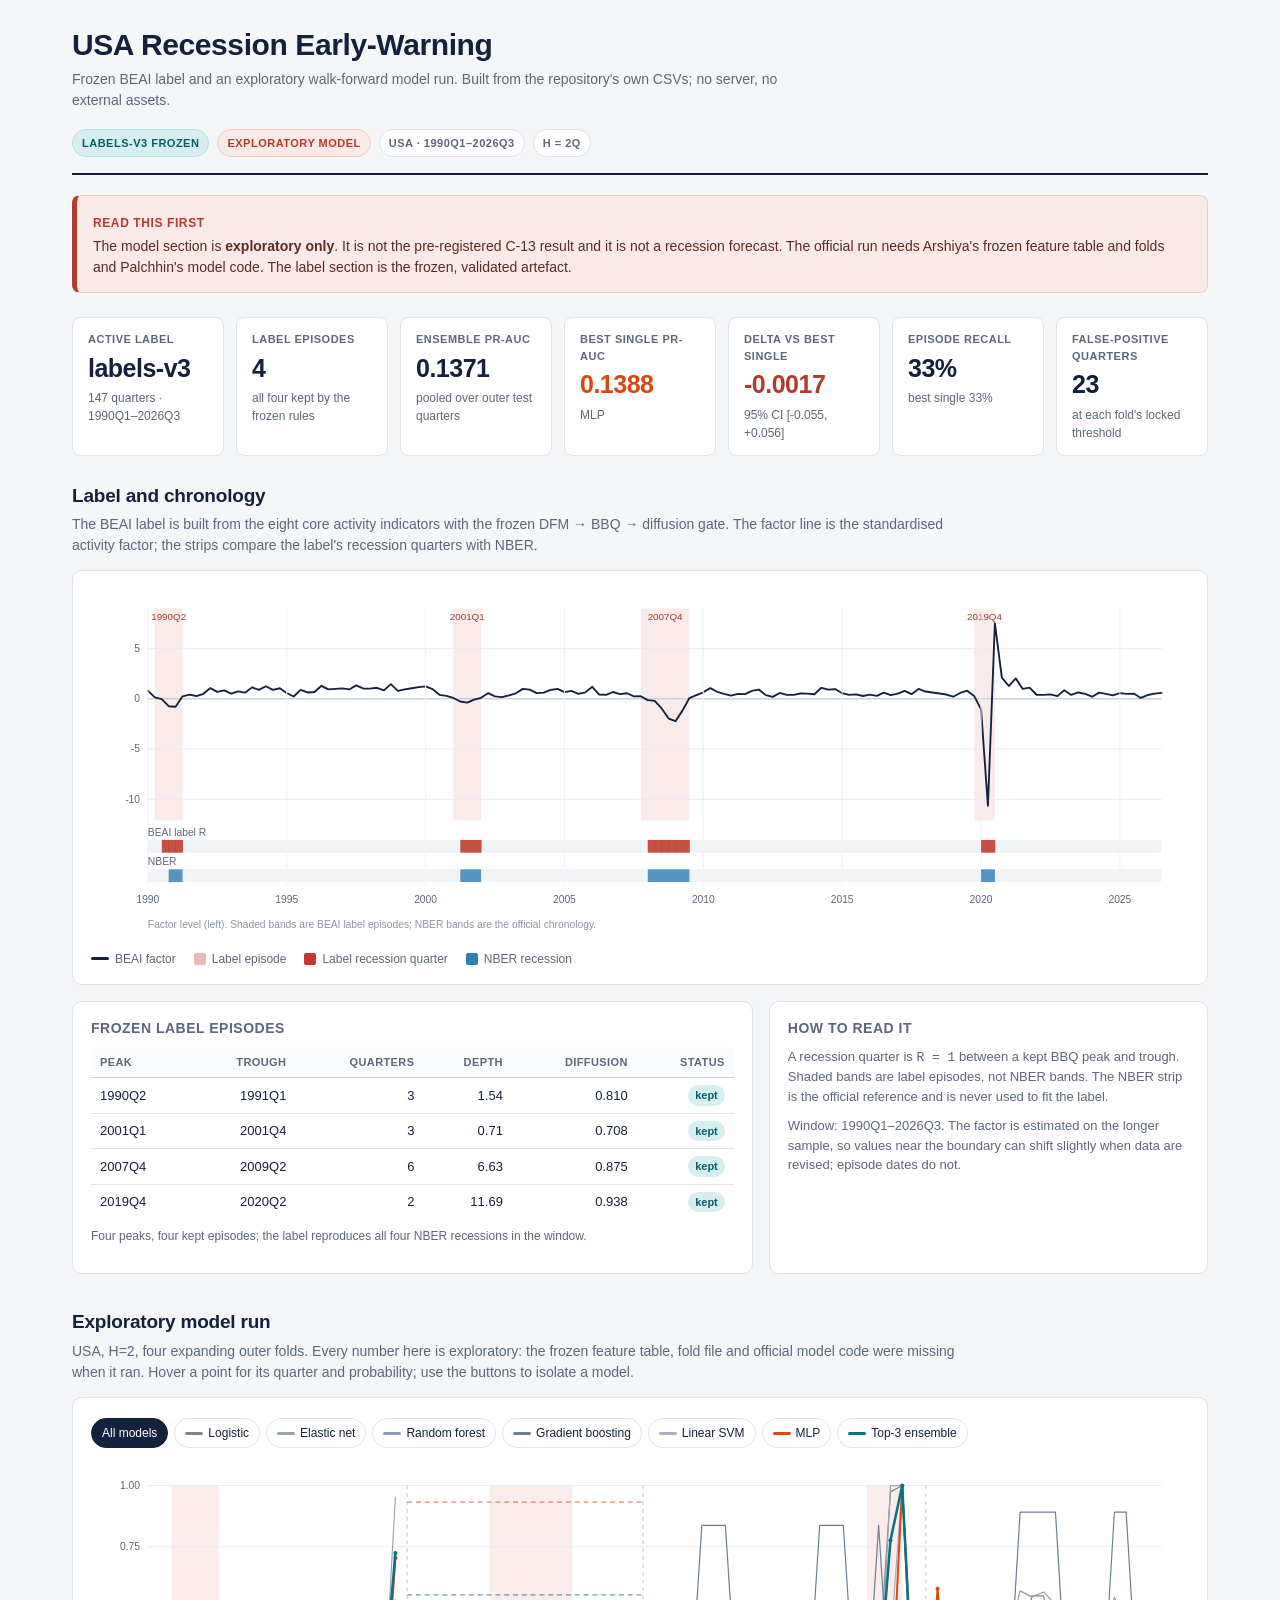
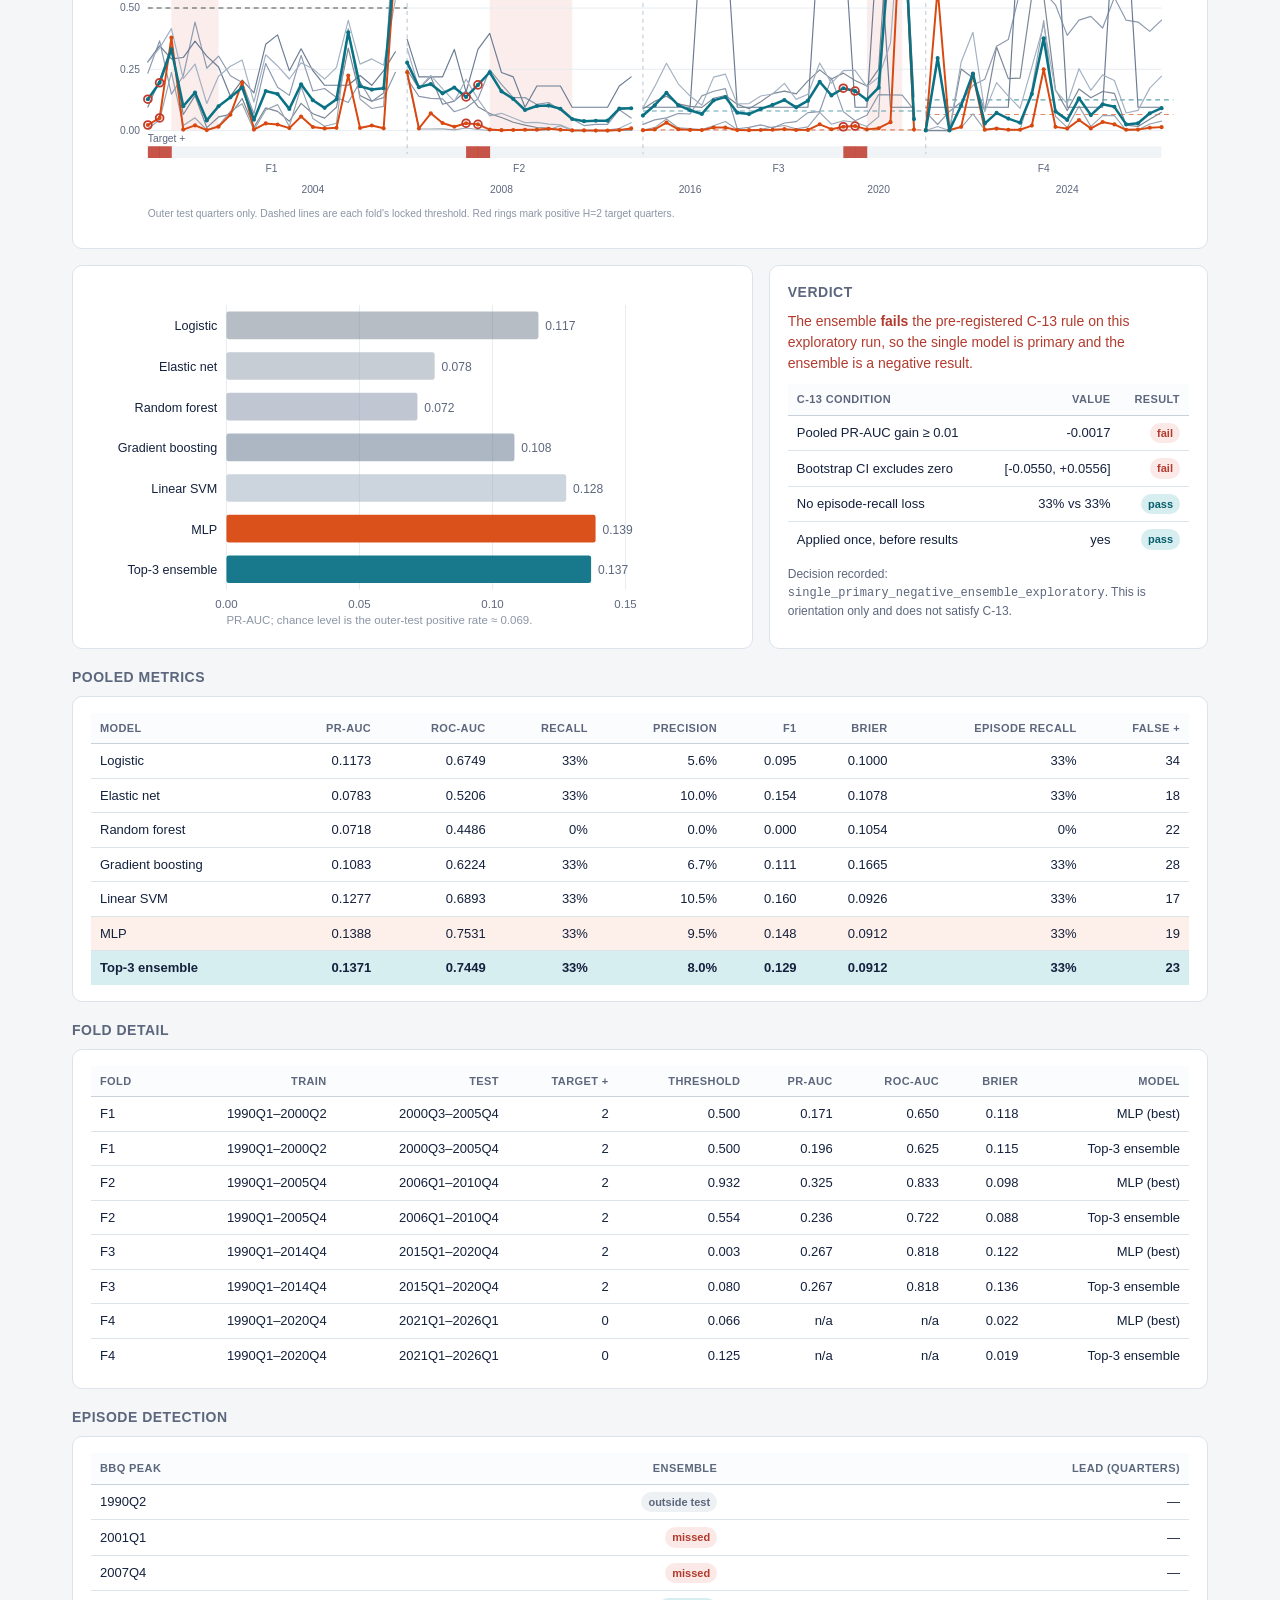
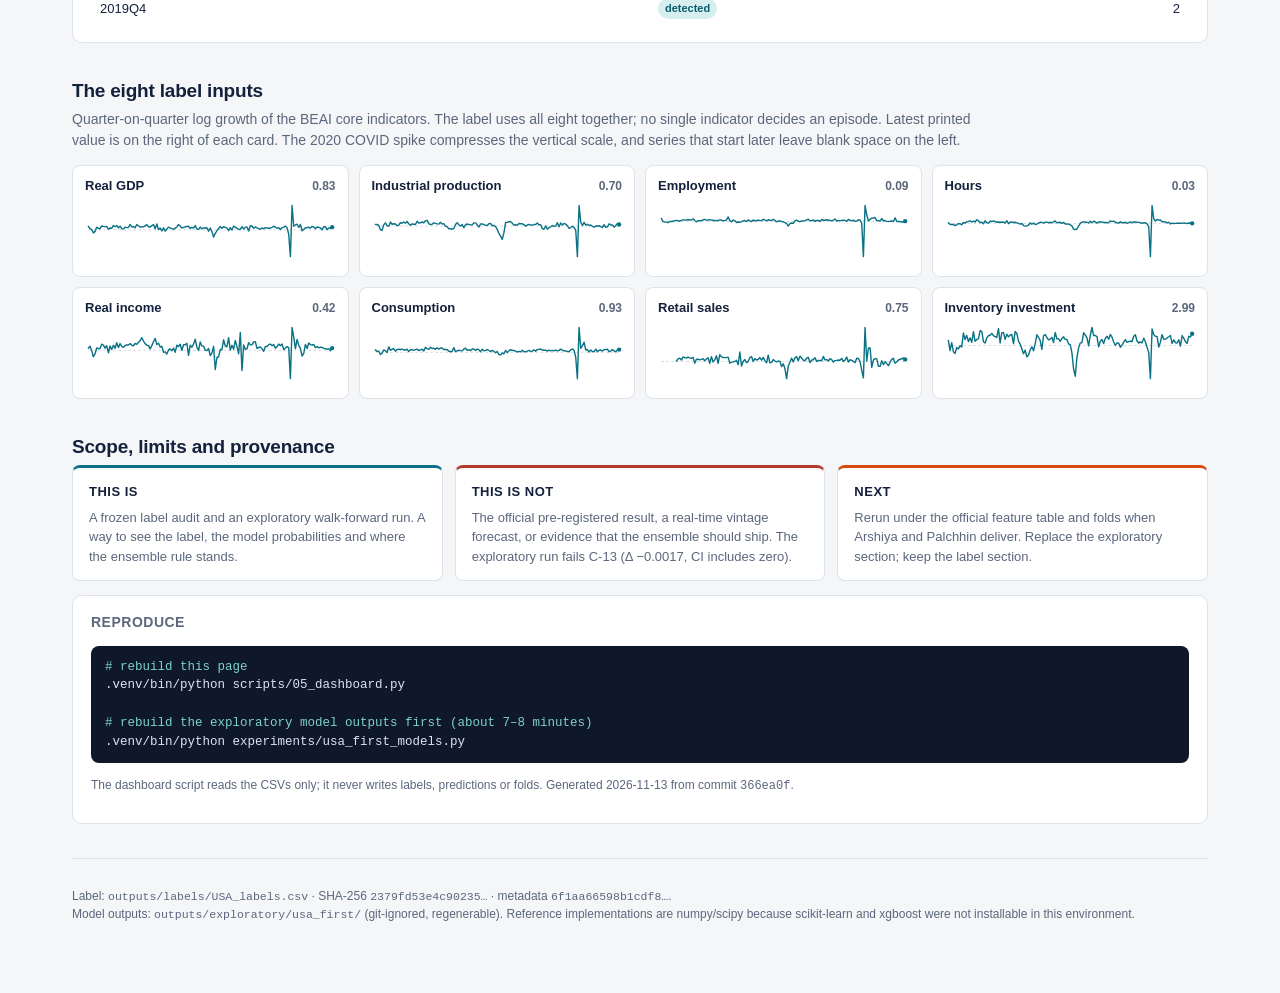
==== commit 45560113: "Reconcile project state after Lane 1 merge" ====
--- a/dashboard/index.html
+++ b/dashboard/index.html
@@ -207,7 +207,7 @@
 <span class="c"># rebuild the exploratory model outputs first (about 7–8 minutes)</span>
 .venv/bin/python experiments/usa_first_models.py</pre>
     <p class="table-note">The dashboard script reads the CSVs only; it never writes labels,
-    predictions or folds. Generated 2026-11-13 from commit <code>11f01d8</code>.</p>
+    predictions or folds. Generated 2026-11-13 from commit <code>366ea0f</code>.</p>
   </div>
 </section>
 
